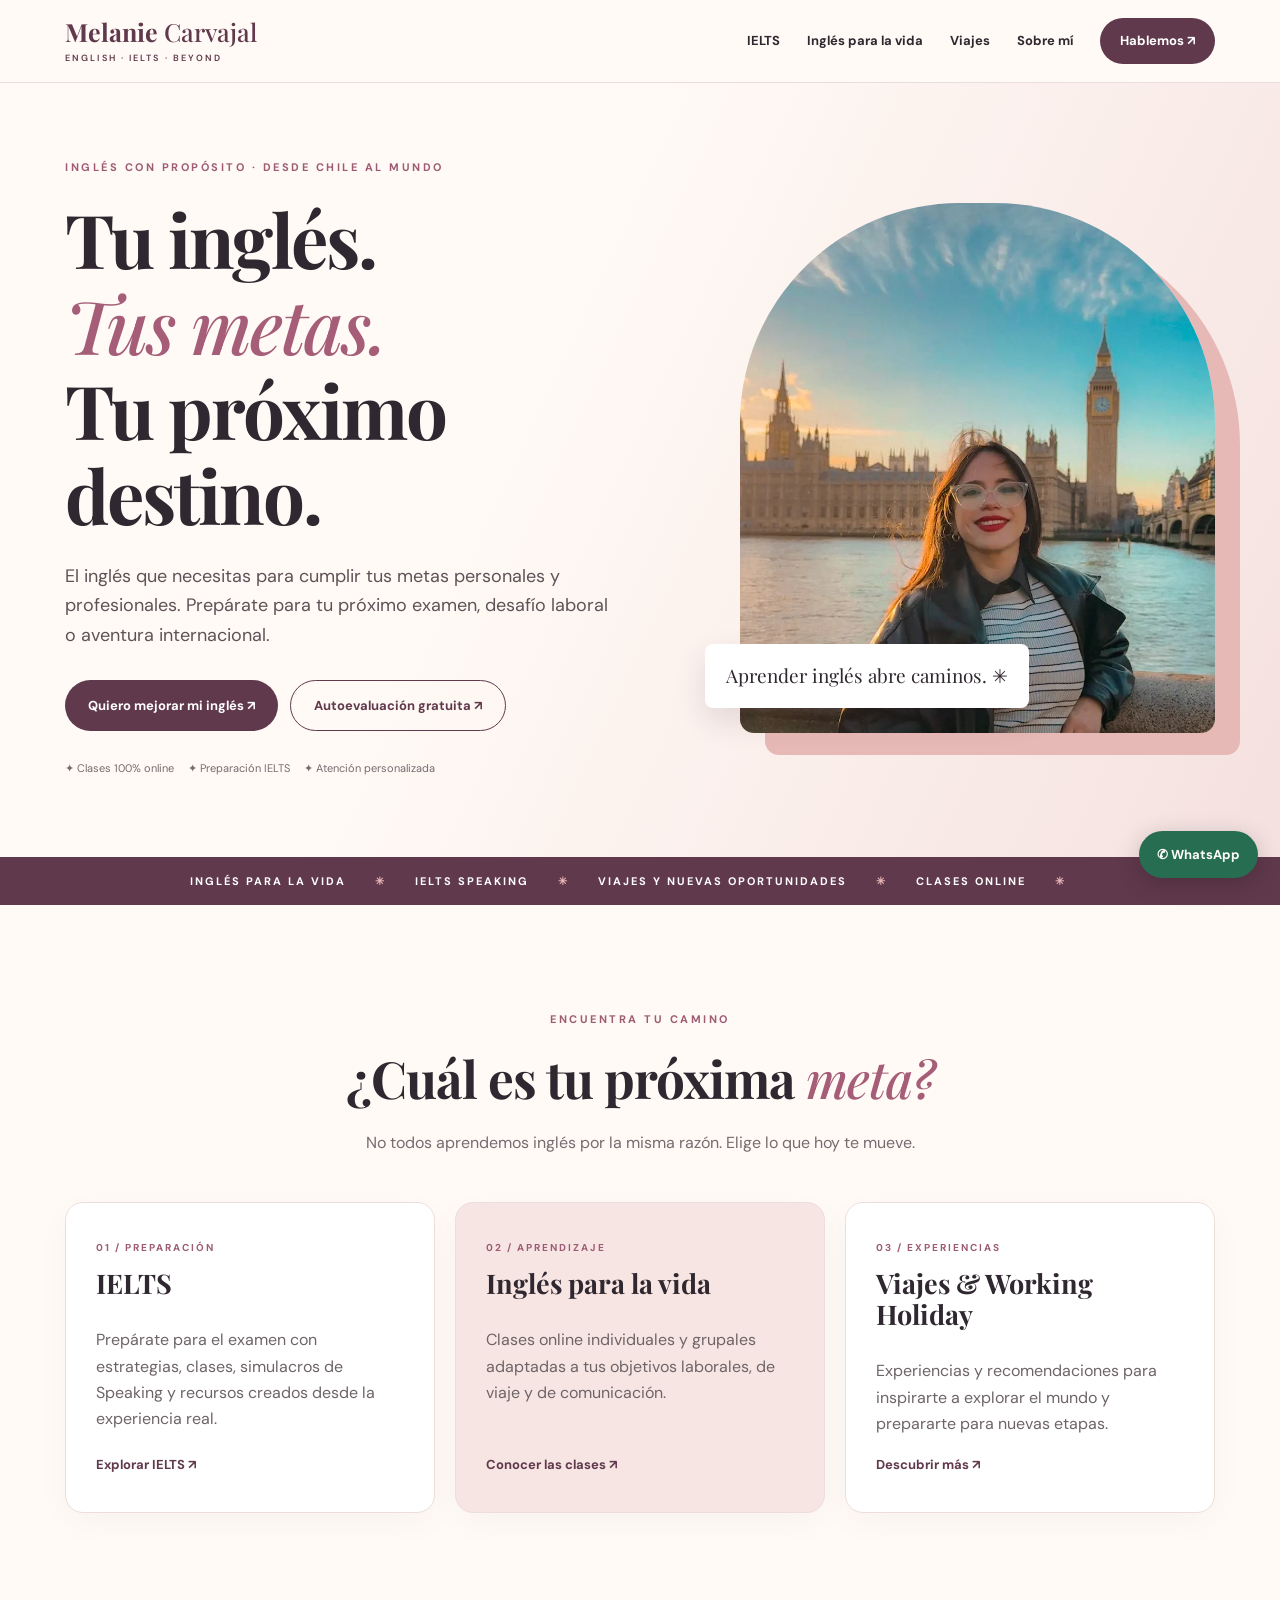
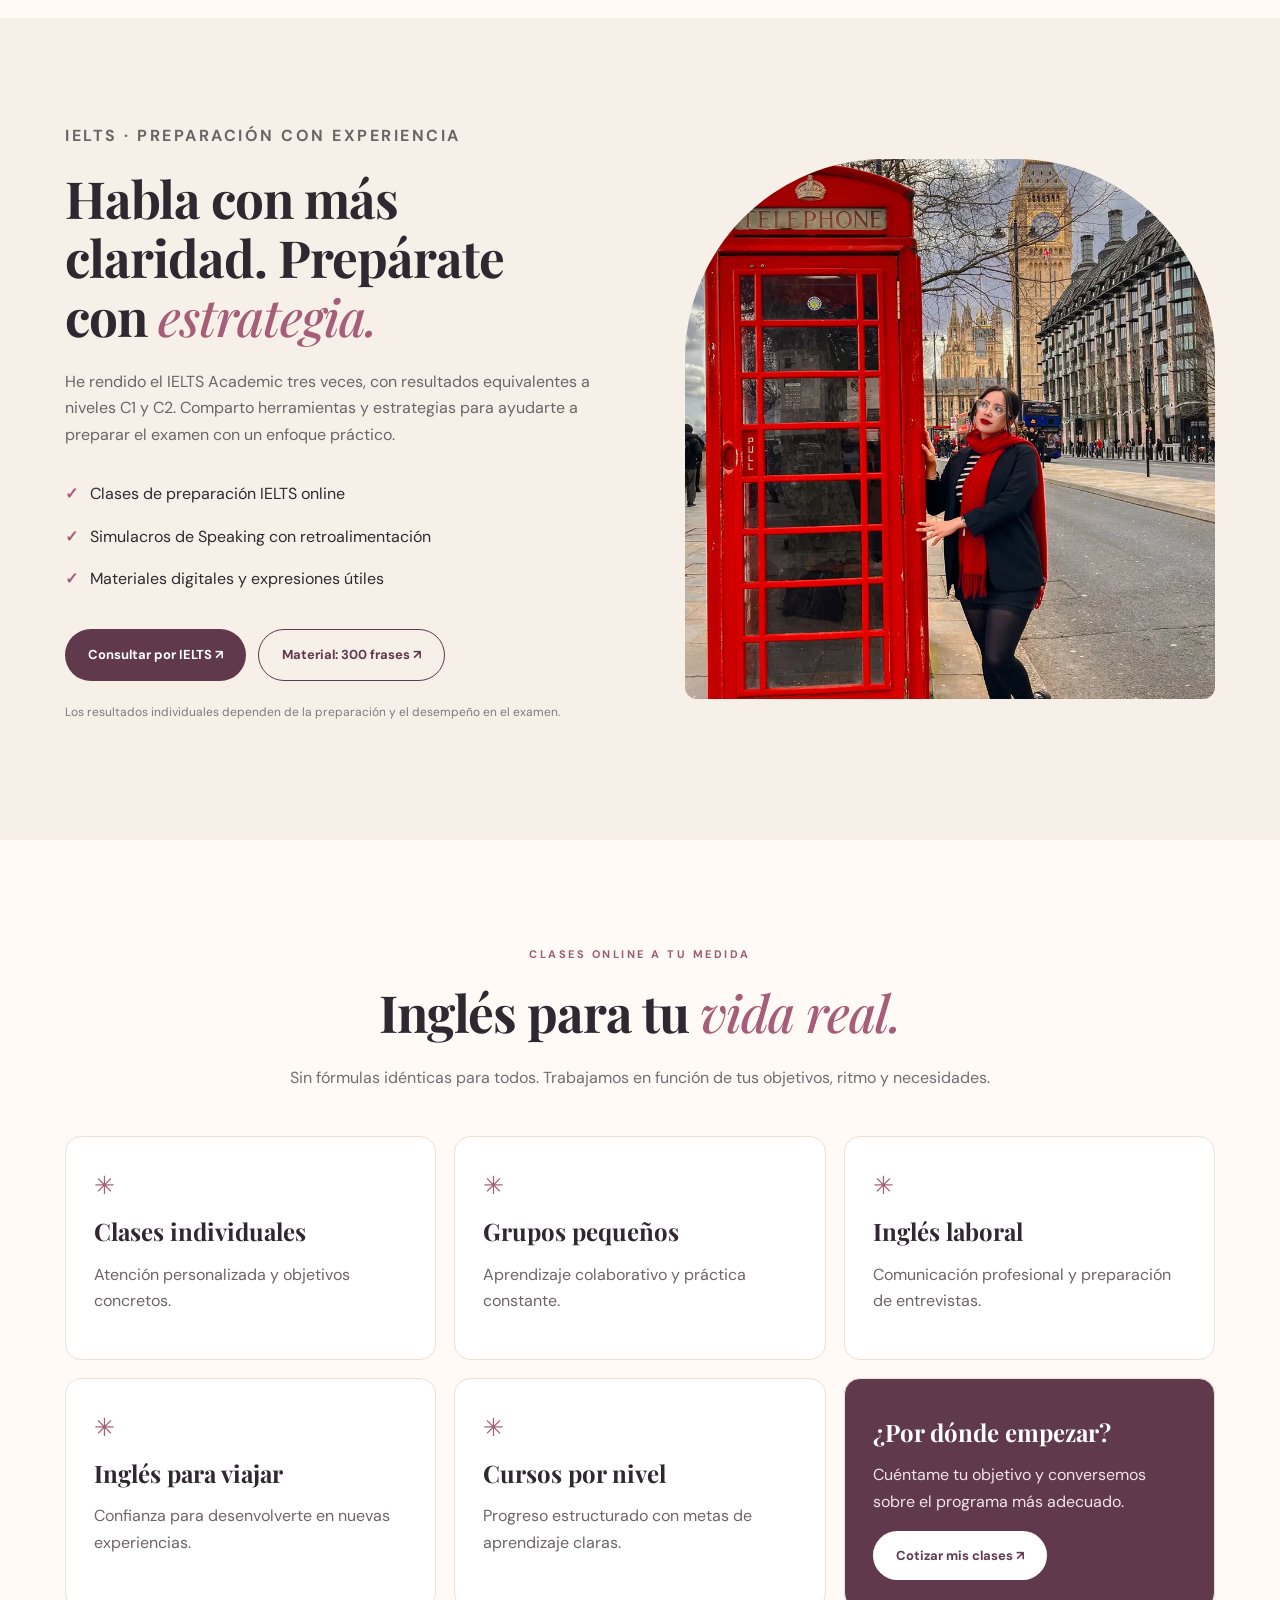
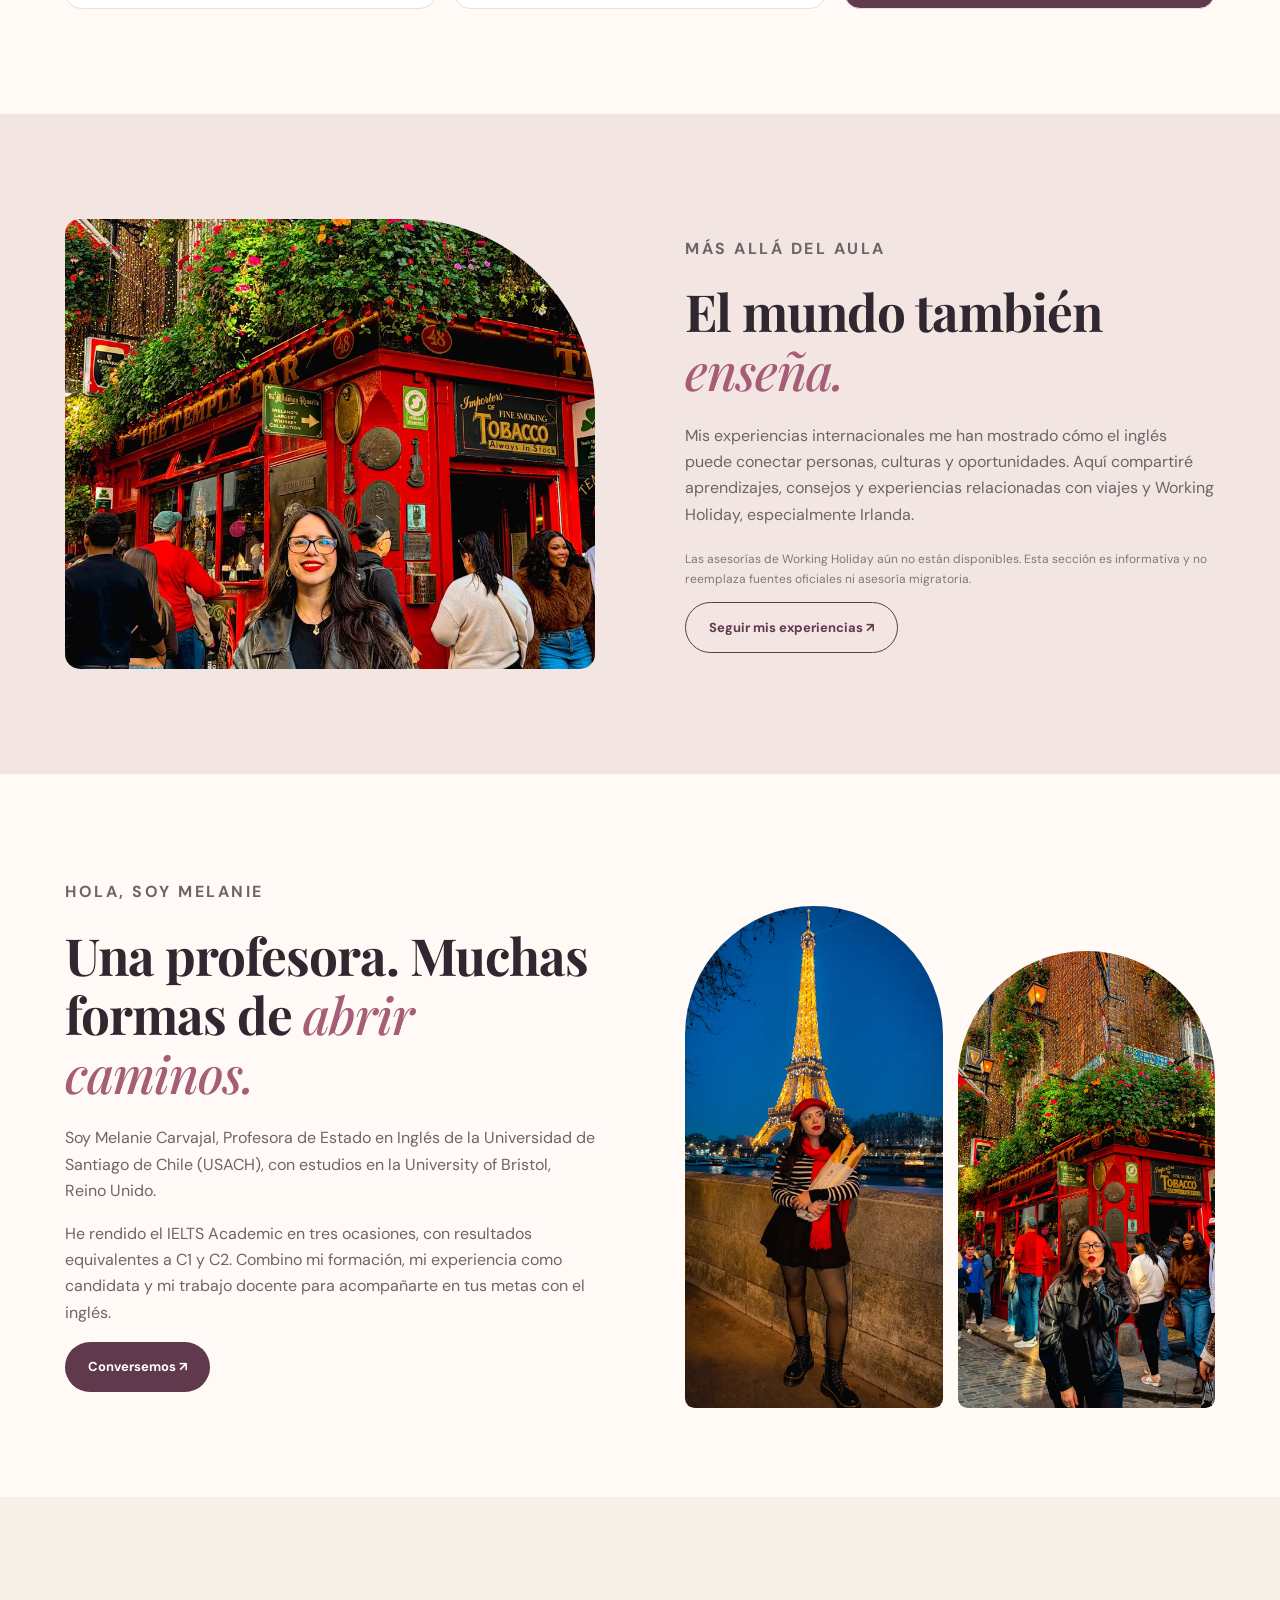
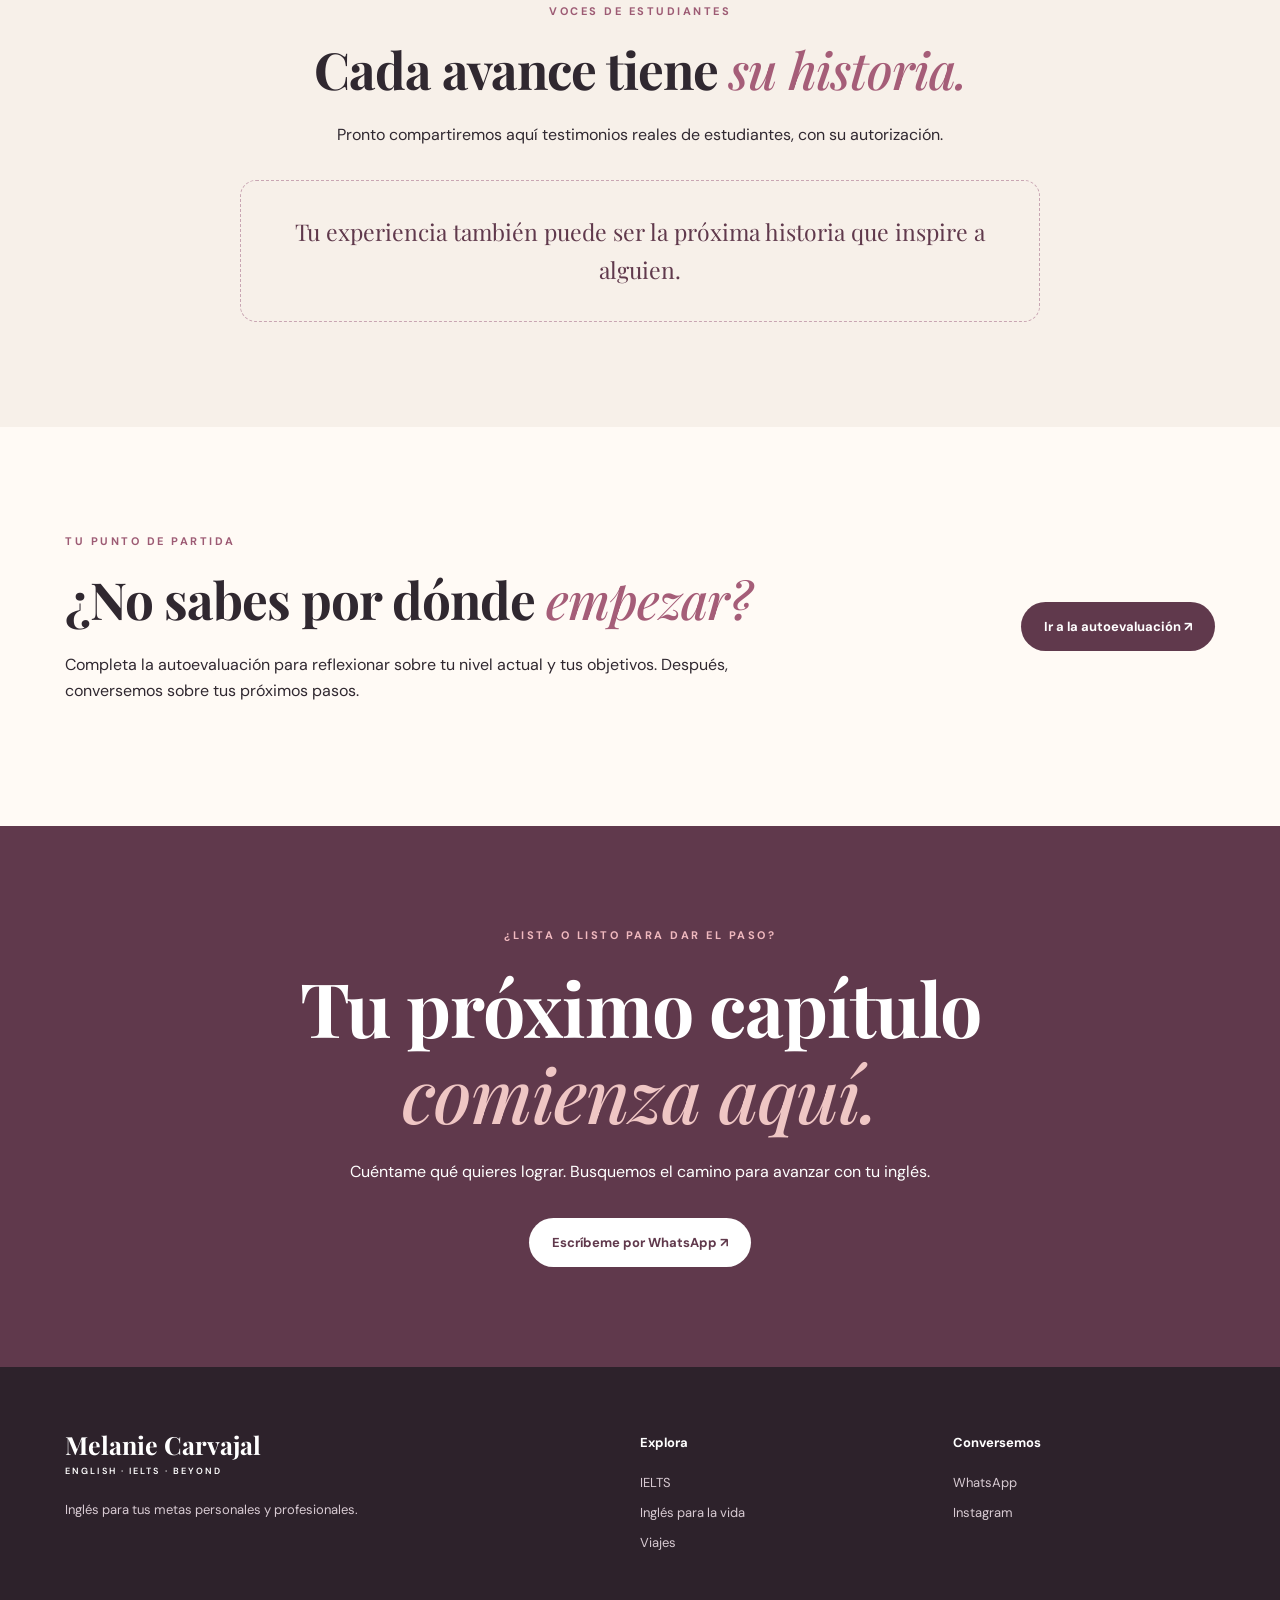
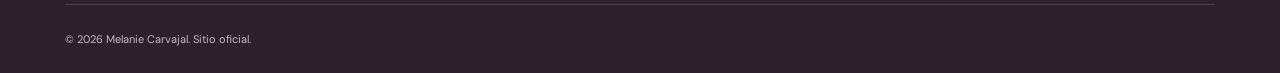
==== index.html @ 38873298 "Add files via upload" ====
<!doctype html>
<html lang="es-CL"><head><meta charset="utf-8"><meta name="viewport" content="width=device-width,initial-scale=1"><meta name="theme-color" content="#60394c"><meta name="description" content="Melanie Carvajal: clases de inglés online, preparación IELTS y experiencias internacionales. Aprende inglés para tus metas personales y profesionales."><title>Melanie Carvajal | Tu inglés. Tus metas. Tu próximo destino.</title><link rel="stylesheet" href="styles.css"><link rel="icon" href="favicon.svg" type="image/svg+xml"><meta property="og:title" content="Melanie Carvajal | Inglés para tus metas"><meta property="og:description" content="Clases de inglés online, preparación IELTS y experiencias internacionales."><meta property="og:type" content="website"><meta property="og:image" content="https://melaniecarvajal5.github.io/assets/img_6278.webp"><link rel="canonical" href="https://melaniecarvajal5.github.io/"></head>
<body><a class="skip" href="#contenido">Saltar al contenido</a><header class="header"><nav class="nav wrap" aria-label="Navegación principal"><a class="brand" href="#inicio">Melanie<span> Carvajal</span><small>ENGLISH · IELTS · BEYOND</small></a><button class="menu-toggle" aria-label="Abrir menú" aria-expanded="false" aria-controls="nav-links">☰</button><div class="nav-links" id="nav-links"><a href="#ielts">IELTS</a><a href="#vida">Inglés para la vida</a><a href="#viajes">Viajes</a><a href="#sobre-mi">Sobre mí</a><a class="nav-cta" href="https://wa.me/56973858676?text=Hola%20Melanie%2C%20quiero%20informaci%C3%B3n%20sobre%20tus%20clases%20de%20ingl%C3%A9s." target="_blank" rel="noopener noreferrer">Hablemos ↗</a></div></nav></header>
<main id="contenido"><section class="hero" id="inicio"><div class="wrap hero-grid"><div class="hero-copy"><p class="eyebrow">INGLÉS CON PROPÓSITO · DESDE CHILE AL MUNDO</p><h1>Tu inglés.<br><em>Tus metas.</em><br>Tu próximo destino.</h1><p class="lead">El inglés que necesitas para cumplir tus metas personales y profesionales. Prepárate para tu próximo examen, desafío laboral o aventura internacional.</p><div class="actions"><a class="btn primary" href="https://wa.me/56973858676?text=Hola%20Melanie%2C%20quiero%20mejorar%20mi%20ingl%C3%A9s%20y%20conocer%20tus%20clases." target="_blank" rel="noopener noreferrer">Quiero mejorar mi inglés ↗</a><a class="btn outline" href="https://docs.google.com/forms/d/e/1FAIpQLSfyLnTnvCh_ecfjDl7fDCaS94OnEyX4_nqU2Aklux9L41EhKg/viewform?usp=preview" target="_blank" rel="noopener noreferrer">Autoevaluación gratuita ↗</a></div><div class="hero-notes"><span>✦ Clases 100% online</span><span>✦ Preparación IELTS</span><span>✦ Atención personalizada</span></div></div><div class="hero-art"><img src="assets/img_6278.webp" alt="Melanie durante un viaje a Londres, con el Big Ben al fondo" fetchpriority="high"><div class="photo-tag">Aprender inglés abre caminos. ✳</div></div></div></section>
<div class="ticker" aria-label="Áreas de especialidad"><div>INGLÉS PARA LA VIDA <span>✳</span> IELTS SPEAKING <span>✳</span> VIAJES Y NUEVAS OPORTUNIDADES <span>✳</span> CLASES ONLINE <span>✳</span></div></div>
<section class="section wrap" id="servicios"><div class="section-head"><p class="eyebrow">ENCUENTRA TU CAMINO</p><h2>¿Cuál es tu próxima <em>meta?</em></h2><p>No todos aprendemos inglés por la misma razón. Elige lo que hoy te mueve.</p></div><div class="cards"><article class="service"><span class="card-num">01 / PREPARACIÓN</span><h3>IELTS</h3><p>Prepárate para el examen con estrategias, clases, simulacros de Speaking y recursos creados desde la experiencia real.</p><a class="text-link" href="#ielts">Explorar IELTS ↗</a></article><article class="service"><span class="card-num">02 / APRENDIZAJE</span><h3>Inglés para la vida</h3><p>Clases online individuales y grupales adaptadas a tus objetivos laborales, de viaje y de comunicación.</p><a class="text-link" href="#vida">Conocer las clases ↗</a></article><article class="service"><span class="card-num">03 / EXPERIENCIAS</span><h3>Viajes & Working Holiday</h3><p>Experiencias y recomendaciones para inspirarte a explorar el mundo y prepararte para nuevas etapas.</p><a class="text-link" href="#viajes">Descubrir más ↗</a></article></div></section>
<section class="section section-tint" id="ielts"><div class="wrap split"><div><p class="eyebrow">IELTS · PREPARACIÓN CON EXPERIENCIA</p><h2>Habla con más claridad. Prepárate con <em>estrategia.</em></h2><p>He rendido el IELTS Academic tres veces, con resultados equivalentes a niveles C1 y C2. Comparto herramientas y estrategias para ayudarte a preparar el examen con un enfoque práctico.</p><ul class="ticks"><li>Clases de preparación IELTS online</li><li>Simulacros de Speaking con retroalimentación</li><li>Materiales digitales y expresiones útiles</li></ul><div class="actions"><a class="btn primary" href="https://wa.me/56973858676?text=Hola%20Melanie%2C%20me%20interesa%20la%20preparaci%C3%B3n%20IELTS.%20%C2%BFMe%20puedes%20orientar%3F" target="_blank" rel="noopener noreferrer">Consultar por IELTS ↗</a><a class="btn outline" href="https://wa.me/56973858676?text=Hola%20Melanie%2C%20quiero%20informaci%C3%B3n%20sobre%20tu%20material%20de%20300%20frases%20IELTS%20Speaking." target="_blank" rel="noopener noreferrer">Material: 300 frases ↗</a></div><p class="micro">Los resultados individuales dependen de la preparación y el desempeño en el examen.</p></div><div class="image-panel"><img loading="lazy" src="assets/img_0709.webp" alt="Melanie junto a una cabina telefónica roja en Londres"></div></div></section>
<section class="section wrap" id="vida"><div class="section-head"><p class="eyebrow">CLASES ONLINE A TU MEDIDA</p><h2>Inglés para tu <em>vida real.</em></h2><p>Sin fórmulas idénticas para todos. Trabajamos en función de tus objetivos, ritmo y necesidades.</p></div><div class="feature-grid"><div><span>✳</span><h3>Clases individuales</h3><p>Atención personalizada y objetivos concretos.</p></div><div><span>✳</span><h3>Grupos pequeños</h3><p>Aprendizaje colaborativo y práctica constante.</p></div><div><span>✳</span><h3>Inglés laboral</h3><p>Comunicación profesional y preparación de entrevistas.</p></div><div><span>✳</span><h3>Inglés para viajar</h3><p>Confianza para desenvolverte en nuevas experiencias.</p></div><div><span>✳</span><h3>Cursos por nivel</h3><p>Progreso estructurado con metas de aprendizaje claras.</p></div><div class="feature-action"><h3>¿Por dónde empezar?</h3><p>Cuéntame tu objetivo y conversemos sobre el programa más adecuado.</p><a class="btn light" href="https://wa.me/56973858676?text=Hola%20Melanie%2C%20quiero%20cotizar%20clases%20de%20ingl%C3%A9s%20online.%20Mi%20objetivo%20es%3A" target="_blank" rel="noopener noreferrer">Cotizar mis clases ↗</a></div></div></section>
<section class="section travel" id="viajes"><div class="wrap split travel-grid"><div class="travel-photo"><img loading="lazy" src="assets/img_8756.webp" alt="Fotografía de una experiencia de viaje de Melanie"></div><div><p class="eyebrow">MÁS ALLÁ DEL AULA</p><h2>El mundo también <em>enseña.</em></h2><p>Mis experiencias internacionales me han mostrado cómo el inglés puede conectar personas, culturas y oportunidades. Aquí compartiré aprendizajes, consejos y experiencias relacionadas con viajes y Working Holiday, especialmente Irlanda.</p><p class="micro">Las asesorías de Working Holiday aún no están disponibles. Esta sección es informativa y no reemplaza fuentes oficiales ni asesoría migratoria.</p><a class="btn outline" href="https://www.instagram.com/la.miss.melanie?cplk=d3dsNzR2OTlmOGxi" target="_blank" rel="noopener noreferrer">Seguir mis experiencias ↗</a></div></div></section>
<section class="section wrap" id="sobre-mi"><div class="split about-grid"><div><p class="eyebrow">HOLA, SOY MELANIE</p><h2>Una profesora. Muchas formas de <em>abrir caminos.</em></h2><p>Soy Melanie Carvajal, Profesora de Estado en Inglés de la Universidad de Santiago de Chile (USACH), con estudios en la University of Bristol, Reino Unido.</p><p>He rendido el IELTS Academic en tres ocasiones, con resultados equivalentes a C1 y C2. Combino mi formación, mi experiencia como candidata y mi trabajo docente para acompañarte en tus metas con el inglés.</p><a class="btn primary" href="https://wa.me/56973858676?text=Hola%20Melanie%2C%20conoc%C3%AD%20tu%20web%20y%20quisiera%20hacerte%20una%20consulta." target="_blank" rel="noopener noreferrer">Conversemos ↗</a></div><div class="collage"><img loading="lazy" src="assets/img_2167.webp" alt="Melanie en una de sus experiencias internacionales"><img loading="lazy" src="assets/img_8760.webp" alt="Otra fotografía de los viajes de Melanie"></div></div></section>
<section class="section section-tint"><div class="wrap testimonial"><p class="eyebrow">VOCES DE ESTUDIANTES</p><h2>Cada avance tiene <em>su historia.</em></h2><p>Pronto compartiremos aquí testimonios reales de estudiantes, con su autorización.</p><div class="testimonial-placeholder">Tu experiencia también puede ser la próxima historia que inspire a alguien.</div></div></section>
<section class="section wrap assessment"><div><p class="eyebrow">TU PUNTO DE PARTIDA</p><h2>¿No sabes por dónde <em>empezar?</em></h2><p>Completa la autoevaluación para reflexionar sobre tu nivel actual y tus objetivos. Después, conversemos sobre tus próximos pasos.</p></div><a class="btn primary" href="https://docs.google.com/forms/d/e/1FAIpQLSfyLnTnvCh_ecfjDl7fDCaS94OnEyX4_nqU2Aklux9L41EhKg/viewform?usp=preview" target="_blank" rel="noopener noreferrer">Ir a la autoevaluación ↗</a></section>
<section class="final-cta"><div class="wrap"><p class="eyebrow">¿LISTA O LISTO PARA DAR EL PASO?</p><h2>Tu próximo capítulo<br><em>comienza aquí.</em></h2><p>Cuéntame qué quieres lograr. Busquemos el camino para avanzar con tu inglés.</p><a class="btn light" href="https://wa.me/56973858676?text=Hola%20Melanie%2C%20vi%20tu%20sitio%20y%20quiero%20conocer%20tus%20programas." target="_blank" rel="noopener noreferrer">Escríbeme por WhatsApp ↗</a></div></section></main>
<footer><div class="wrap footer-grid"><div><a class="brand footer-brand" href="#inicio">Melanie Carvajal<small>ENGLISH · IELTS · BEYOND</small></a><p>Inglés para tus metas personales y profesionales.</p></div><div><strong>Explora</strong><a href="#ielts">IELTS</a><a href="#vida">Inglés para la vida</a><a href="#viajes">Viajes</a></div><div><strong>Conversemos</strong><a href="https://wa.me/56973858676" target="_blank" rel="noopener noreferrer">WhatsApp</a><a href="https://www.instagram.com/la.miss.melanie?cplk=d3dsNzR2OTlmOGxi" target="_blank" rel="noopener noreferrer">Instagram</a></div></div><div class="wrap copyright">© <span id="year"></span> Melanie Carvajal. Sitio oficial.</div></footer><a class="floating-wa" href="https://wa.me/56973858676?text=Hola%20Melanie%2C%20te%20escribo%20desde%20tu%20web." target="_blank" rel="noopener noreferrer" aria-label="Contactar por WhatsApp">✆ <span>WhatsApp</span></a><script src="script.js" defer></script></body></html>
---- styles.css ----
@import url('https://fonts.googleapis.com/css2?family=DM+Sans:wght@400;500;600;700&family=Playfair+Display:ital,wght@0,500;0,600;0,700;1,500;1,600&display=swap');
:root{--plum:#60394c;--deep:#392735;--pink:#e8b7b6;--rose:#f6e5e2;--cream:#fffaf5;--sand:#f7f0e9;--ink:#302830;--muted:#756b70}*{box-sizing:border-box}html{scroll-behavior:smooth;scroll-padding-top:90px}body{margin:0;background:var(--cream);color:var(--ink);font-family:'DM Sans',Arial,sans-serif;line-height:1.65}a{color:inherit;text-decoration:none}img{display:block;width:100%;height:100%;object-fit:cover}button{font:inherit}.wrap{width:min(1150px,calc(100% - 44px));margin:auto}.skip{position:absolute;left:-9999px}.skip:focus{left:12px;top:12px;z-index:99;background:#fff;padding:10px}.header{position:sticky;top:0;background:rgba(255,250,245,.96);backdrop-filter:blur(12px);z-index:10;border-bottom:1px solid #eadedc}.nav{display:flex;justify-content:space-between;align-items:center;min-height:82px;gap:20px}.brand{font-family:'Playfair Display',serif;font-size:25px;font-weight:700;color:var(--plum);line-height:1}.brand span{font-weight:500}.brand small{display:block;font:600 9px 'DM Sans',sans-serif;letter-spacing:2.1px;margin-top:8px}.nav-links{display:flex;align-items:center;gap:27px;font-size:13px;font-weight:700}.nav-links>a:not(.nav-cta):hover,.text-link:hover{color:#a65d78}.nav-cta{background:var(--plum);color:white;padding:12px 20px;border-radius:100px}.menu-toggle{display:none}.hero{background:linear-gradient(115deg,#fffaf5 40%,#f5e1df);overflow:hidden}.hero-grid{display:grid;grid-template-columns:1.12fr .88fr;align-items:center;gap:70px;padding:75px 0 80px}.eyebrow{font-size:11px;font-weight:700;letter-spacing:2.5px;color:#9d5b74;text-transform:uppercase;margin:0 0 20px}h1,h2,h3{font-family:'Playfair Display',Georgia,serif;line-height:1.15}h1{font-size:clamp(51px,5.8vw,86px);letter-spacing:-2px;margin:0 0 24px}h2{font-size:clamp(37px,4vw,59px);letter-spacing:-1px;margin:0 0 23px}h3{font-size:27px;margin:12px 0}em{font-weight:500;color:#a55d78}.lead{font-size:18px;max-width:550px;color:#5e5258}.actions{display:flex;gap:12px;flex-wrap:wrap;margin-top:29px}.btn{display:inline-flex;justify-content:center;align-items:center;gap:8px;padding:14px 23px;border-radius:100px;font-size:13px;font-weight:700;transition:transform .2s,background .2s}.btn:hover{transform:translateY(-3px)}.primary{background:var(--plum);color:white}.outline{border:1.5px solid var(--plum);color:var(--plum)}.light{background:#fff;color:var(--plum)}.hero-notes{display:flex;gap:14px;flex-wrap:wrap;font-size:11px;color:var(--muted);margin-top:28px}.hero-art{height:530px;position:relative}.hero-art img{border-radius:220px 220px 14px 14px;object-position:center 30%;box-shadow:25px 22px 0 #e7b9b6}.photo-tag{position:absolute;bottom:25px;left:-35px;background:#fff;padding:16px 21px;border-radius:8px;font-family:'Playfair Display',serif;font-size:19px;box-shadow:0 12px 30px #39273520}.ticker{background:var(--plum);color:#fff;overflow:hidden;padding:15px;text-align:center;font-size:11px;letter-spacing:2px;font-weight:700}.ticker span{color:var(--pink);padding:0 24px}.section{padding-top:105px;padding-bottom:105px}.section-head{text-align:center;max-width:700px;margin:0 auto 45px}.section-head p:last-child{color:var(--muted)}.cards{display:grid;grid-template-columns:repeat(3,1fr);gap:20px}.service{background:white;border:1px solid #ecdedb;border-radius:18px;padding:37px 30px;min-height:310px;display:flex;flex-direction:column;box-shadow:0 10px 35px #39273508}.service:nth-child(2){background:var(--rose)}.card-num{font-size:10px;font-weight:700;letter-spacing:2px;color:#9d5b74}.service p,.split p,.feature-grid p{color:#6e6468}.text-link{margin-top:auto;font-size:13px;font-weight:700;color:var(--plum)}.section-tint{background:var(--sand)}.split{display:grid;grid-template-columns:1fr 1fr;gap:90px;align-items:center}.split p{font-size:16px}.ticks{list-style:none;padding:0;margin:25px 0}.ticks li{padding:8px 0}.ticks li:before{content:'✓';color:#a55d78;font-weight:700;margin-right:12px}.image-panel{height:540px}.image-panel img{border-radius:200px 200px 12px 12px}.micro{font-size:12px!important;color:#83777b!important;margin-top:22px}.feature-grid{display:grid;grid-template-columns:repeat(3,1fr);gap:18px}.feature-grid>div{background:#fff;border:1px solid #ebdfda;border-radius:16px;padding:28px}.feature-grid span{color:#a55d78;font-size:25px}.feature-grid h3{font-size:24px}.feature-action{background:var(--plum)!important;color:#fff}.feature-action p{color:#f1e4e9}.travel{background:#f3e5e2}.travel-photo{height:450px}.travel-photo img{border-radius:15px 190px 15px 15px}.collage{display:grid;grid-template-columns:1fr 1fr;gap:15px;height:460px}.collage img{border-radius:160px 160px 12px 12px}.collage img:nth-child(2){margin-top:45px;height:calc(100% - 45px)}.testimonial{text-align:center;max-width:800px}.testimonial-placeholder{margin:32px auto 0;border:1px dashed #c9a6b3;padding:32px;border-radius:16px;font-family:'Playfair Display',serif;font-size:23px;color:var(--plum)}.assessment{display:flex;justify-content:space-between;align-items:center;gap:30px}.assessment>div{max-width:690px}.final-cta{background:var(--plum);color:#fff;text-align:center;padding:100px 0}.final-cta h2{font-size:clamp(45px,6vw,75px)}.final-cta em{color:#efc6c4}.final-cta .eyebrow{color:#f0b9bf}.final-cta p:not(.eyebrow){margin-bottom:32px}footer{background:#2d222b;color:#fff;padding:65px 0 25px}.footer-grid{display:grid;grid-template-columns:2fr 1fr 1fr;gap:50px}.footer-brand{color:#fff}.footer-grid>div{display:flex;flex-direction:column;align-items:flex-start;gap:9px}.footer-grid strong{font-size:13px;margin-bottom:9px}.footer-grid a:not(.brand),.footer-grid p{font-size:13px;color:#d8cbd3}.copyright{border-top:1px solid #ffffff25;padding-top:25px;margin-top:50px;font-size:11px;color:#c5b8c0}.floating-wa{position:fixed;right:22px;bottom:22px;background:#266d51;color:white;padding:13px 18px;border-radius:40px;z-index:20;font-size:13px;font-weight:700;box-shadow:0 5px 25px #0003}@media(max-width:850px){.menu-toggle{display:block;border:0;background:var(--rose);color:var(--plum);border-radius:8px;padding:9px 14px;font-size:20px}.nav-links{display:none;position:absolute;top:82px;left:0;right:0;background:var(--cream);padding:20px 24px;flex-direction:column;align-items:stretch;box-shadow:0 20px 20px #0001}.nav-links.open{display:flex}.hero-grid,.split{grid-template-columns:1fr;gap:45px}.hero-grid{padding-top:52px}.hero-art{height:470px;max-width:500px;margin:0 auto;width:90%}.cards{grid-template-columns:1fr}.feature-grid{grid-template-columns:repeat(2,1fr)}.image-panel{height:440px}.travel-photo{order:2}.assessment{align-items:flex-start;flex-direction:column}.section{padding-top:75px;padding-bottom:75px}}@media(max-width:520px){.wrap{width:min(100% - 34px,1150px)}.brand{font-size:21px}.hero-art{height:360px}.photo-tag{left:-15px;font-size:15px}.hero-notes{gap:8px}.feature-grid{grid-template-columns:1fr}.collage{height:330px}.footer-grid{grid-template-columns:1fr 1fr}.footer-grid>div:first-child{grid-column:1/-1}.floating-wa span{display:none}.floating-wa{border-radius:50%;width:49px;height:49px;text-align:center;font-size:22px;padding:7px}.ticker{font-size:9px}.ticker span{padding:0 8px}}@media(prefers-reduced-motion:reduce){html{scroll-behavior:auto}.btn{transition:none}}
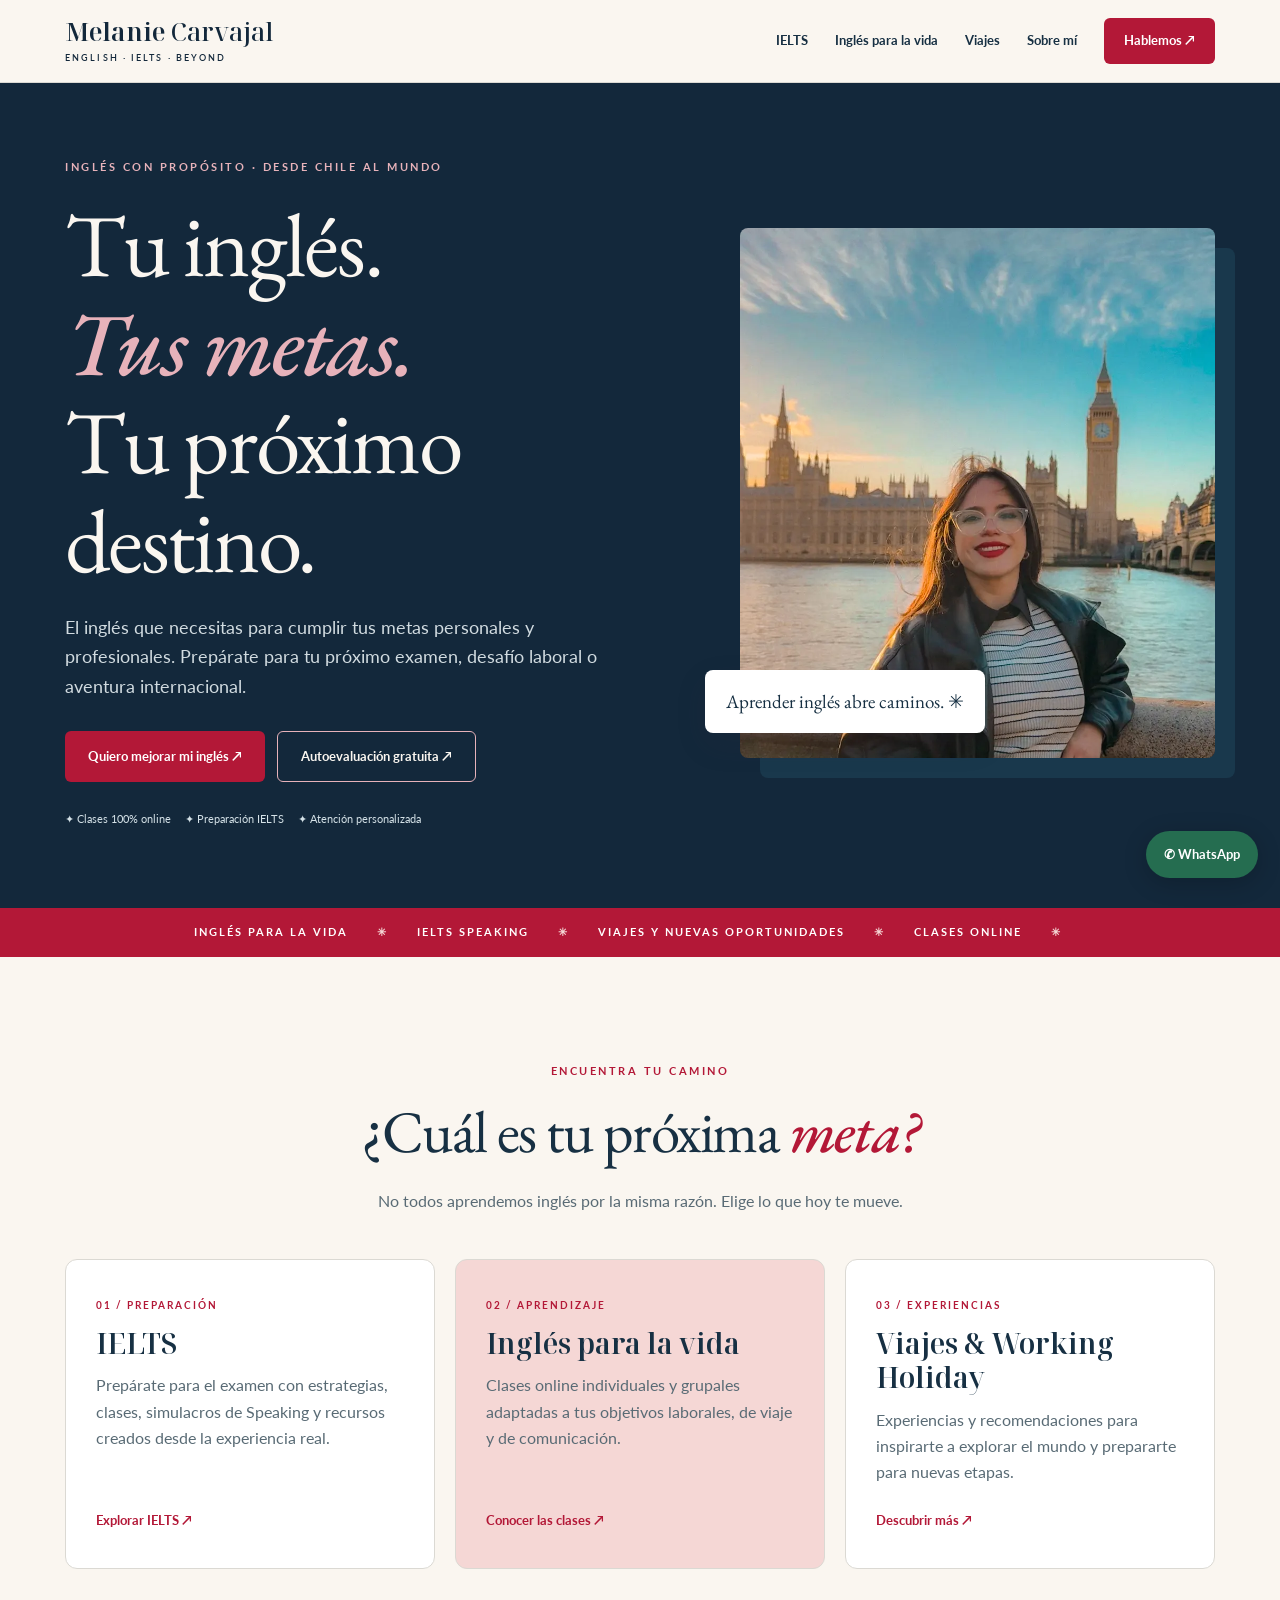
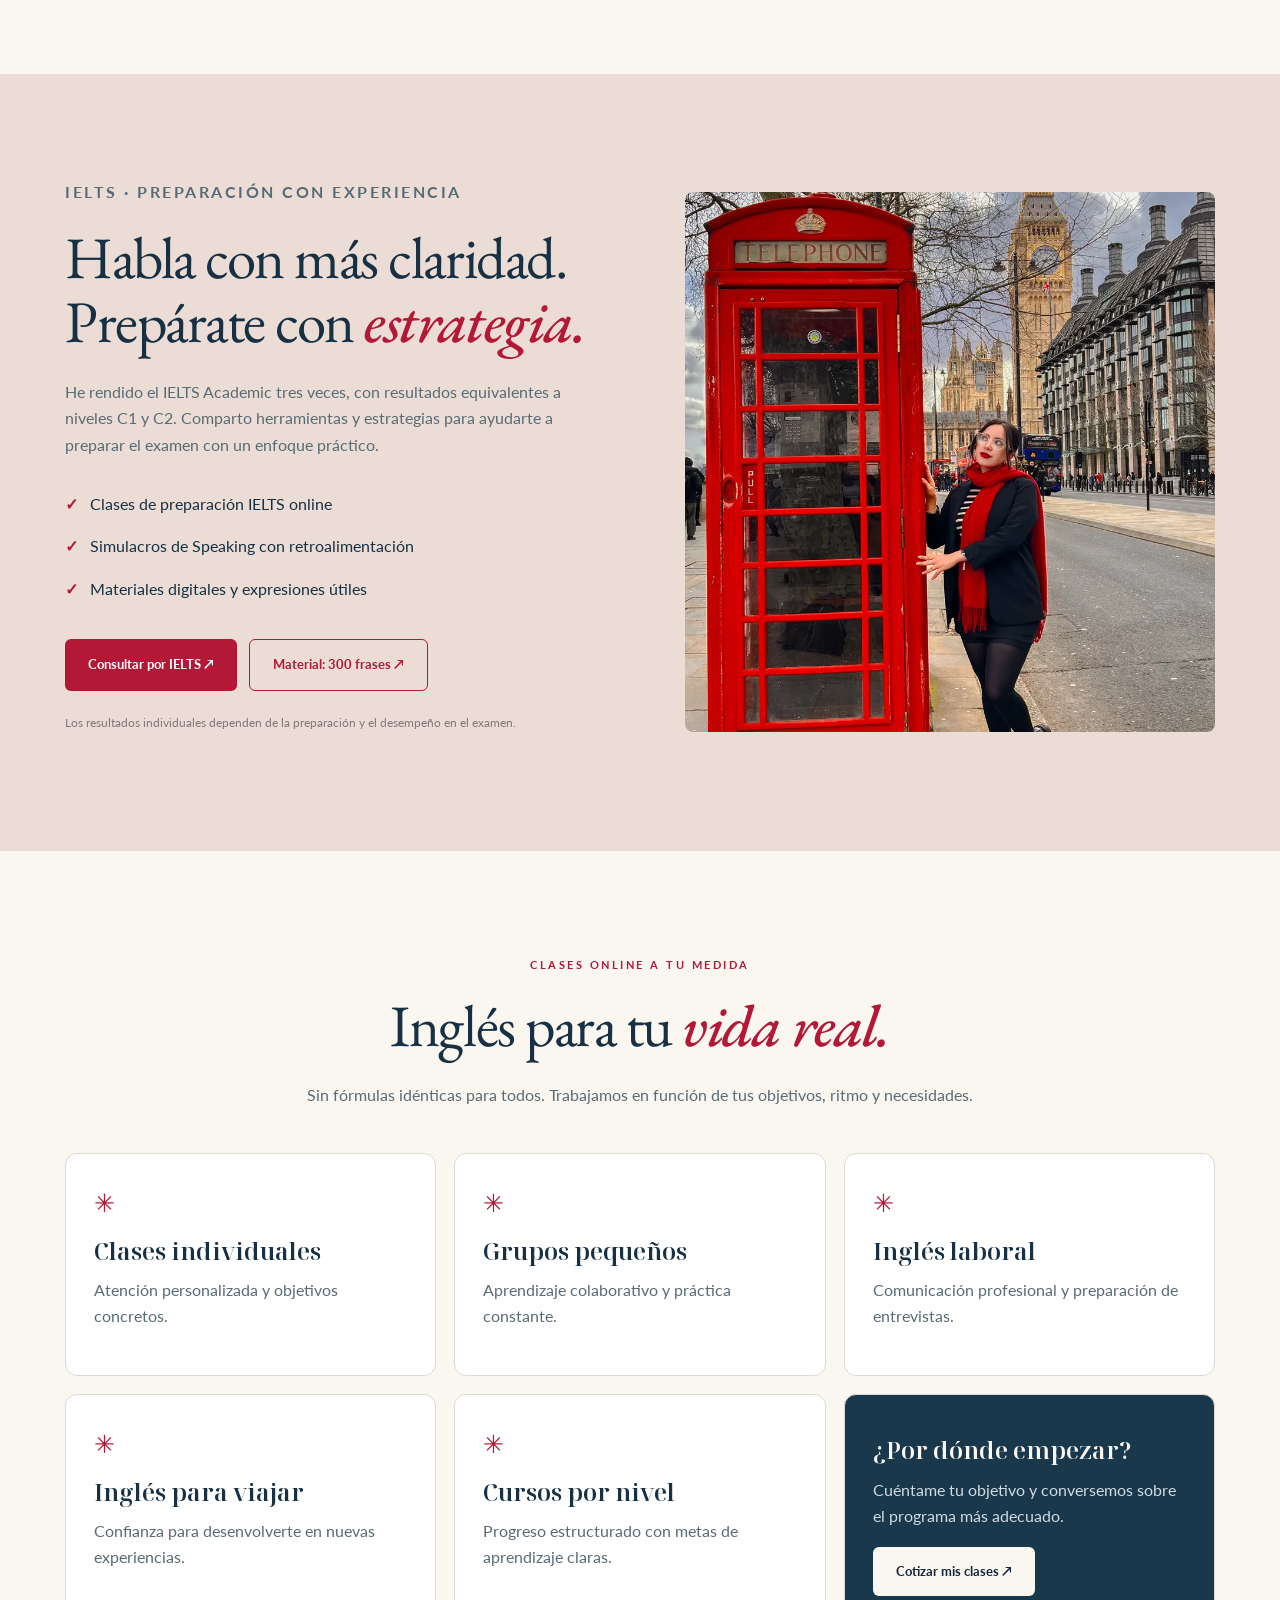
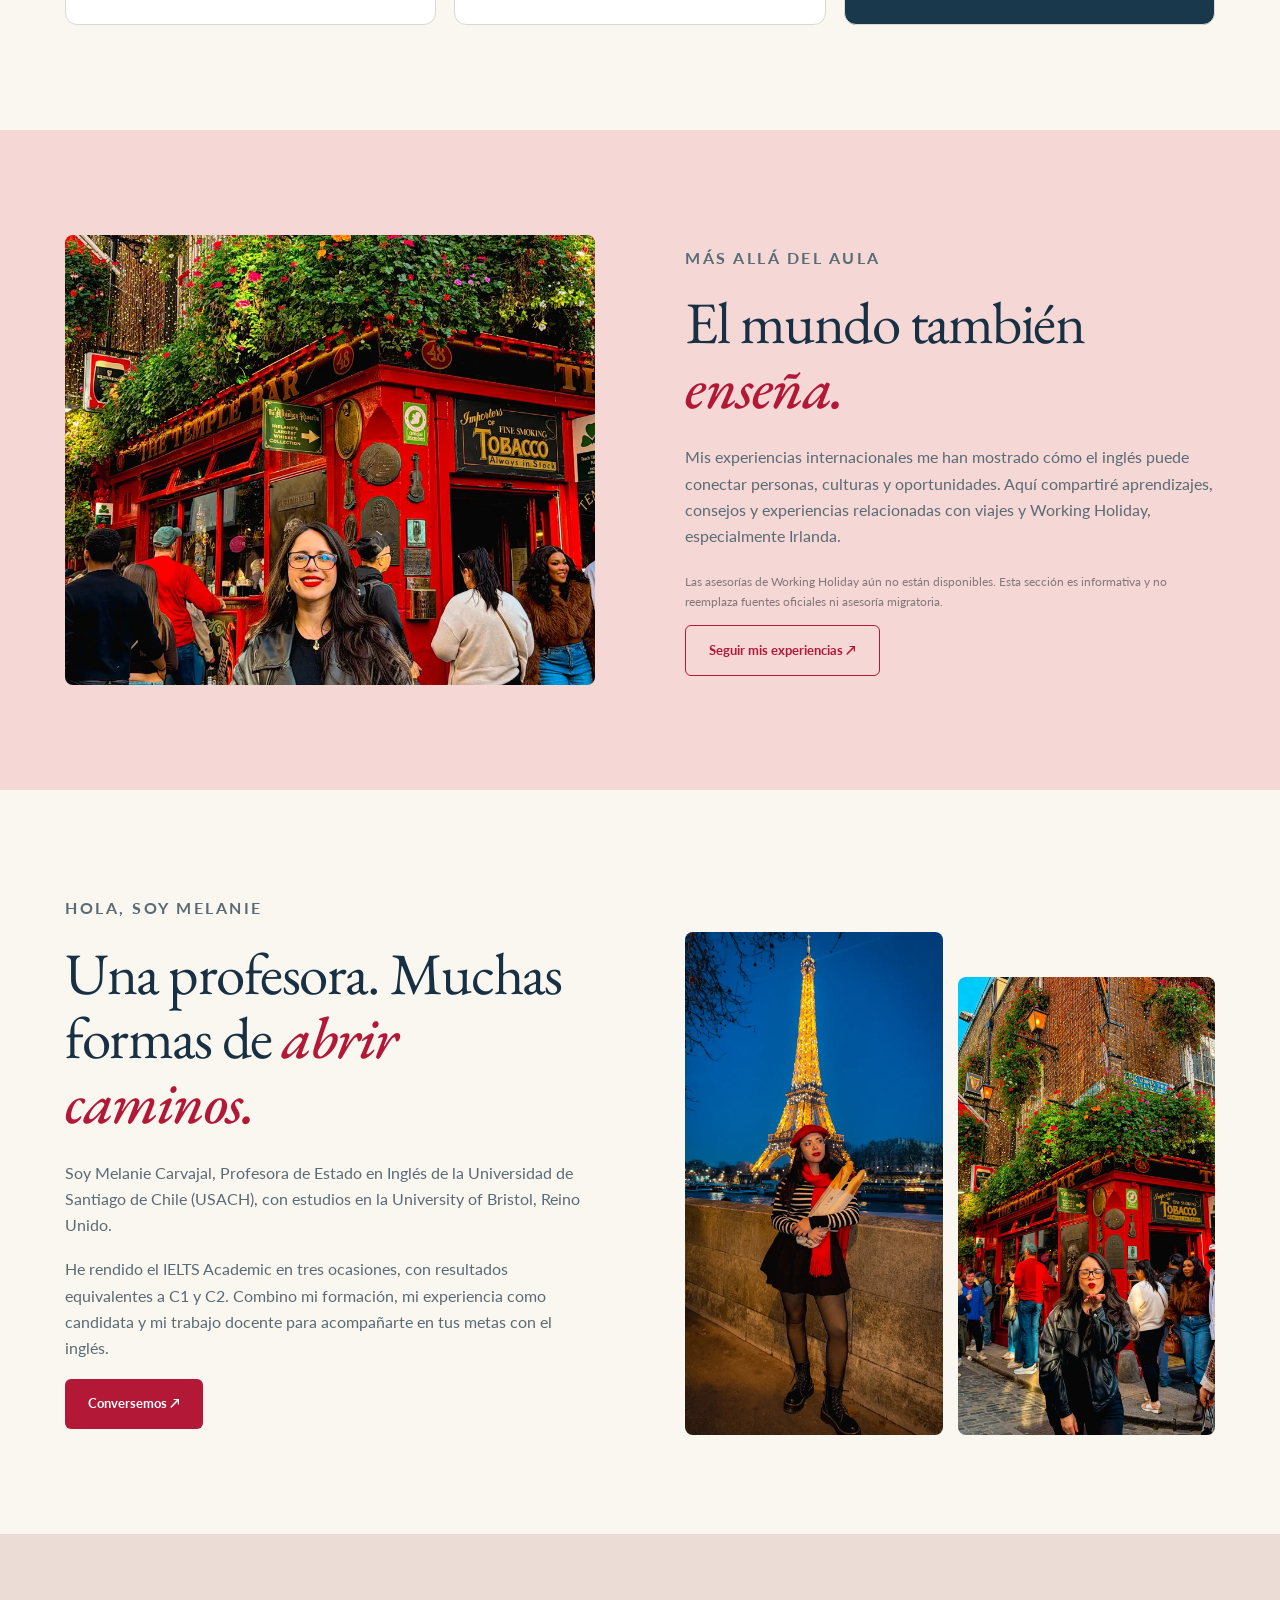
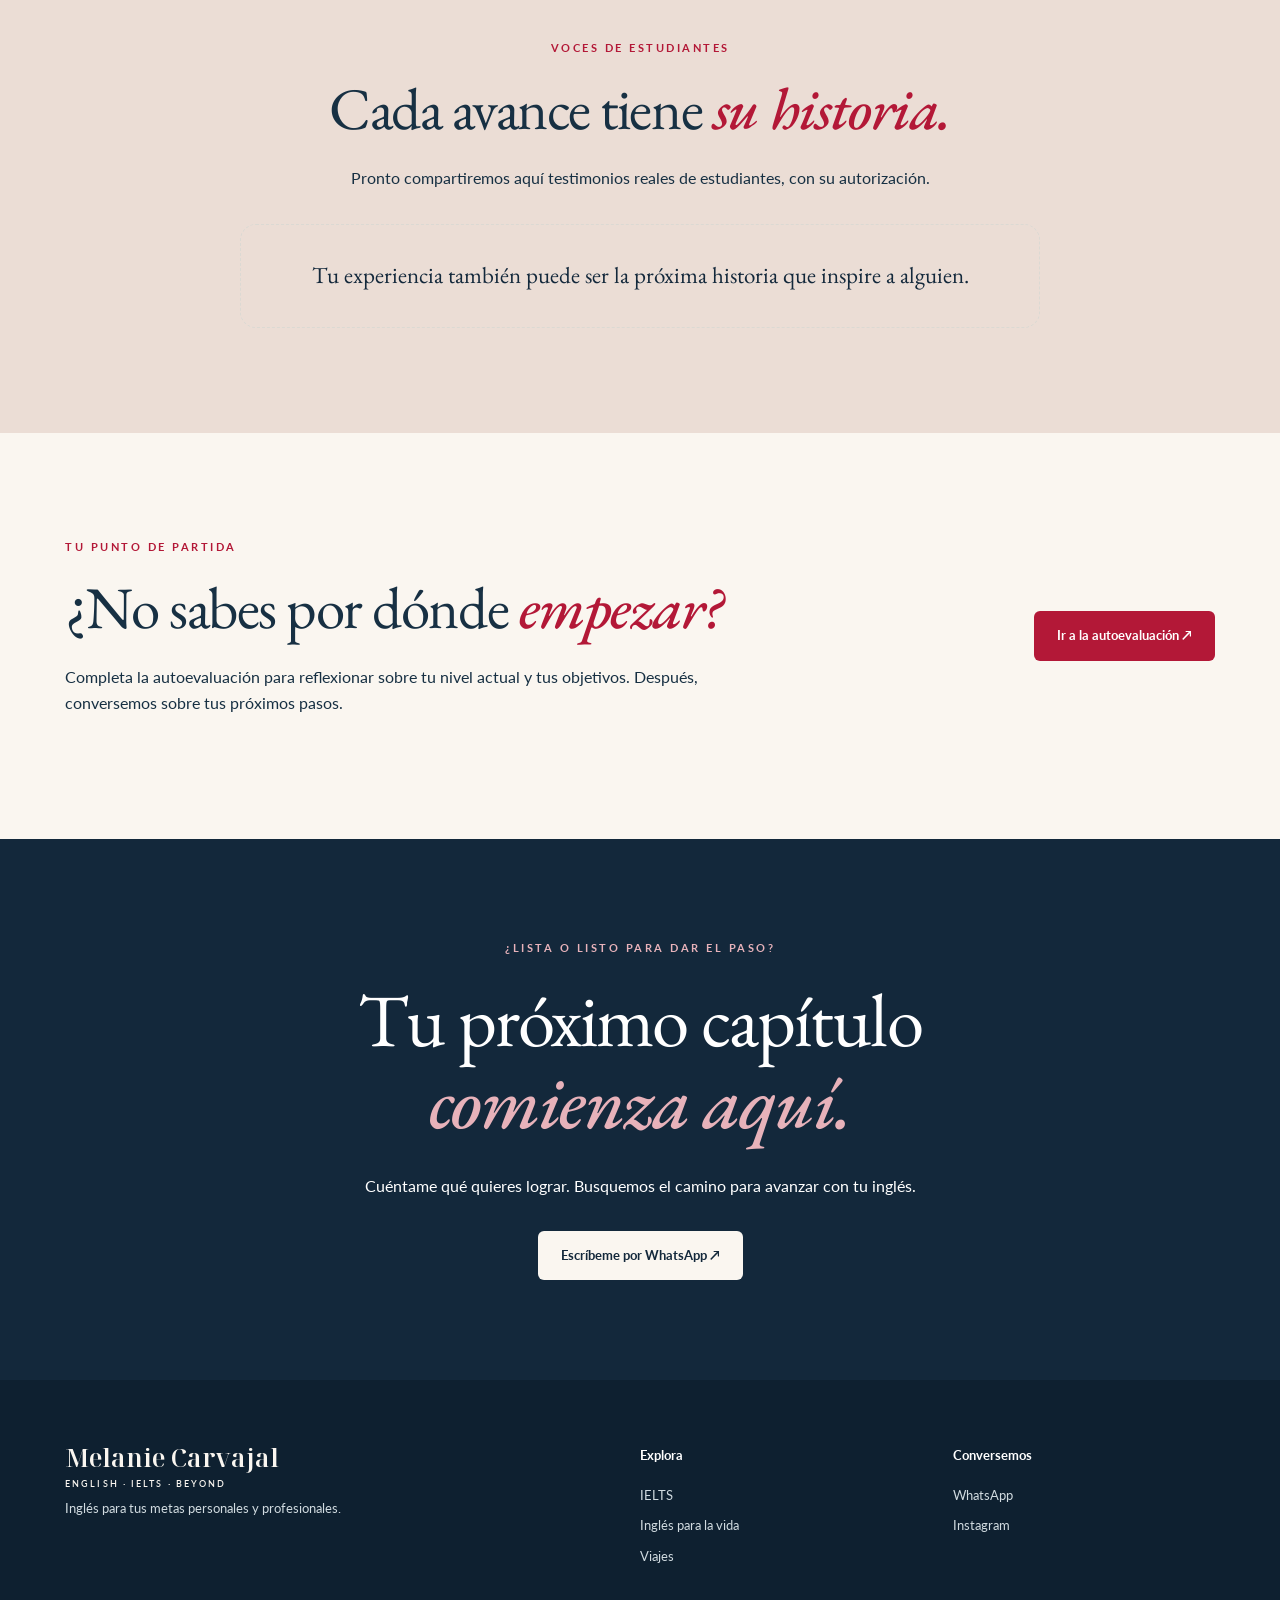
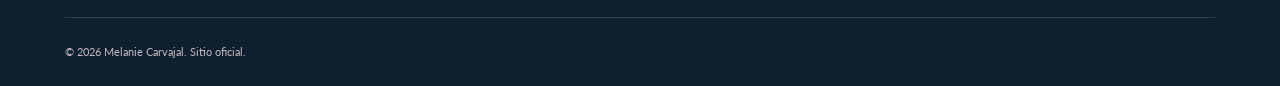
==== commit e987204b: "Add files via upload" ====
--- a/index.html
+++ b/index.html
@@ -1,5 +1,5 @@
 <!doctype html>
-<html lang="es-CL"><head><meta charset="utf-8"><meta name="viewport" content="width=device-width,initial-scale=1"><meta name="theme-color" content="#60394c"><meta name="description" content="Melanie Carvajal: clases de inglés online, preparación IELTS y experiencias internacionales. Aprende inglés para tus metas personales y profesionales."><title>Melanie Carvajal | Tu inglés. Tus metas. Tu próximo destino.</title><link rel="stylesheet" href="styles.css"><link rel="icon" href="favicon.svg" type="image/svg+xml"><meta property="og:title" content="Melanie Carvajal | Inglés para tus metas"><meta property="og:description" content="Clases de inglés online, preparación IELTS y experiencias internacionales."><meta property="og:type" content="website"><meta property="og:image" content="https://melaniecarvajal5.github.io/assets/img_6278.webp"><link rel="canonical" href="https://melaniecarvajal5.github.io/"></head>
+<html lang="es-CL"><head><meta charset="utf-8"><meta name="viewport" content="width=device-width,initial-scale=1"><meta name="theme-color" content="#13283B"><meta name="description" content="Melanie Carvajal: clases de inglés online, preparación IELTS y experiencias internacionales. Aprende inglés para tus metas personales y profesionales."><title>Melanie Carvajal | Tu inglés. Tus metas. Tu próximo destino.</title><link rel="stylesheet" href="styles.css"><link rel="stylesheet" href="identidad-visual.css"><link rel="stylesheet" href="ajustes-identidad.css"><link rel="icon" href="favicon.svg" type="image/svg+xml"><meta property="og:title" content="Melanie Carvajal | Inglés para tus metas"><meta property="og:description" content="Clases de inglés online, preparación IELTS y experiencias internacionales."><meta property="og:type" content="website"><meta property="og:image" content="https://melaniecarvajal5.github.io/assets/img_6278.webp"><link rel="canonical" href="https://melaniecarvajal5.github.io/"></head>
 <body><a class="skip" href="#contenido">Saltar al contenido</a><header class="header"><nav class="nav wrap" aria-label="Navegación principal"><a class="brand" href="#inicio">Melanie<span> Carvajal</span><small>ENGLISH · IELTS · BEYOND</small></a><button class="menu-toggle" aria-label="Abrir menú" aria-expanded="false" aria-controls="nav-links">☰</button><div class="nav-links" id="nav-links"><a href="#ielts">IELTS</a><a href="#vida">Inglés para la vida</a><a href="#viajes">Viajes</a><a href="#sobre-mi">Sobre mí</a><a class="nav-cta" href="https://wa.me/56973858676?text=Hola%20Melanie%2C%20quiero%20informaci%C3%B3n%20sobre%20tus%20clases%20de%20ingl%C3%A9s." target="_blank" rel="noopener noreferrer">Hablemos ↗</a></div></nav></header>
 <main id="contenido"><section class="hero" id="inicio"><div class="wrap hero-grid"><div class="hero-copy"><p class="eyebrow">INGLÉS CON PROPÓSITO · DESDE CHILE AL MUNDO</p><h1>Tu inglés.<br><em>Tus metas.</em><br>Tu próximo destino.</h1><p class="lead">El inglés que necesitas para cumplir tus metas personales y profesionales. Prepárate para tu próximo examen, desafío laboral o aventura internacional.</p><div class="actions"><a class="btn primary" href="https://wa.me/56973858676?text=Hola%20Melanie%2C%20quiero%20mejorar%20mi%20ingl%C3%A9s%20y%20conocer%20tus%20clases." target="_blank" rel="noopener noreferrer">Quiero mejorar mi inglés ↗</a><a class="btn outline" href="https://docs.google.com/forms/d/e/1FAIpQLSfyLnTnvCh_ecfjDl7fDCaS94OnEyX4_nqU2Aklux9L41EhKg/viewform?usp=preview" target="_blank" rel="noopener noreferrer">Autoevaluación gratuita ↗</a></div><div class="hero-notes"><span>✦ Clases 100% online</span><span>✦ Preparación IELTS</span><span>✦ Atención personalizada</span></div></div><div class="hero-art"><img src="assets/img_6278.webp" alt="Melanie durante un viaje a Londres, con el Big Ben al fondo" fetchpriority="high"><div class="photo-tag">Aprender inglés abre caminos. ✳</div></div></div></section>
 <div class="ticker" aria-label="Áreas de especialidad"><div>INGLÉS PARA LA VIDA <span>✳</span> IELTS SPEAKING <span>✳</span> VIAJES Y NUEVAS OPORTUNIDADES <span>✳</span> CLASES ONLINE <span>✳</span></div></div>
--- a/identidad-visual.css
+++ b/identidad-visual.css
@@ -0,0 +1,127 @@
+/*
+  MISS MELANIE — Identidad visual para web
+  Fuente: Portafolio_Miss_Melanie_2026_Sueno_Hecho_Realidad.pdf
+  Paleta y tipografias extraidas del PDF de 7 paginas.
+  Archivo creado el 29 de octubre de 2026.
+*/
+@import url('https://fonts.googleapis.com/css2?family=EB+Garamond:ital,wght@0,400;0,500;0,600;1,400;1,500&family=Lato:ital,wght@0,400;0,700;1,400&family=Noto+Serif+Display:wght@600&display=swap');
+
+:root {
+  /* Colors — exact hexadecimal values used in portfolio */
+  --mm-navy: #13283B;            /* Fondo de portada y cierre */
+  --mm-red: #B31837;             /* Acento rojo carmesi */
+  --mm-cream: #FAF6F0;           /* Fondo crema principal */
+  --mm-ink: #173043;             /* Texto principal en fondo crema */
+  --mm-muted: #596B75;           /* Texto secundario */
+  --mm-blush: #F5D7D5;           /* Rosa suave en frases editoriales */
+  --mm-pink: #E7B2BA;            /* Acentos sobre navy */
+  --mm-pale-blue: #D4E1E7;       /* Texto acento sobre navy */
+  --mm-border: #DBD9D3;          /* Bordes y divisores */
+  --mm-white: #FFFFFF;           /* Tarjetas */
+  --mm-deep-card: #19384C;       /* Tarjetas oscuras de resultados */
+  --mm-sand: #EBDDD5;            /* Fondo de citas y destacados */
+  --mm-light-muted: #D1DBE0;     /* Texto secundario sobre navy */
+
+  /* Font families as used in the PDF */
+  --mm-font-display: 'EB Garamond', Georgia, 'Times New Roman', serif;
+  --mm-font-heading: 'Noto Serif Display', Georgia, serif;
+  --mm-font-body: 'Lato', Arial, Helvetica, sans-serif;
+
+  /* General UI tokens */
+  --mm-page-max: 1160px;
+  --mm-space-section: clamp(64px, 8vw, 112px);
+  --mm-radius-card: 12px;
+  --mm-radius-button: 6px;
+  --mm-outline: 2px solid var(--mm-red);
+}
+
+body {
+  margin: 0;
+  background: var(--mm-cream);
+  color: var(--mm-ink);
+  font-family: var(--mm-font-body);
+  font-size: 16px;
+  line-height: 1.65;
+  -webkit-font-smoothing: antialiased;
+}
+
+h1, h2, .mm-display {
+  font-family: var(--mm-font-display);
+  font-optical-sizing: auto;
+  font-weight: 400;
+  line-height: 1.1;
+  letter-spacing: -0.025em;
+}
+h1 { font-size: clamp(52px, 7vw, 96px); margin: 0 0 .25em; }
+h2 { font-size: clamp(38px, 4.6vw, 64px); margin: 0 0 .4em; }
+h3, .mm-card-heading {
+  font-family: var(--mm-font-heading);
+  font-weight: 600;
+  font-size: clamp(23px, 2.2vw, 32px);
+  line-height: 1.22;
+}
+p { margin: 0 0 1.1em; }
+
+.mm-eyebrow, .mm-label {
+  font-family: var(--mm-font-body);
+  font-weight: 700;
+  font-size: 12px;
+  line-height: 1.3;
+  letter-spacing: .16em;
+  text-transform: uppercase;
+  color: var(--mm-red);
+}
+.mm-quote, .mm-editorial-intro {
+  font-family: var(--mm-font-display);
+  font-style: italic;
+  font-size: clamp(24px, 3vw, 38px);
+  line-height: 1.3;
+}
+.mm-muted { color: var(--mm-muted); }
+.mm-container { max-width: var(--mm-page-max); margin-inline: auto; padding-inline: 24px; }
+.mm-section { padding-block: var(--mm-space-section); }
+.mm-divider { border: 0; border-top: 1px solid var(--mm-border); }
+
+.mm-hero, .mm-dark-section {
+  background: var(--mm-navy);
+  color: var(--mm-cream);
+}
+.mm-dark-section .mm-muted { color: var(--mm-light-muted); }
+.mm-dark-section .mm-eyebrow { color: var(--mm-pink); }
+.mm-card {
+  background: var(--mm-white);
+  padding: clamp(22px, 3vw, 40px);
+  border: 1px solid var(--mm-border);
+  border-radius: var(--mm-radius-card);
+}
+.mm-button {
+  display: inline-flex;
+  align-items: center;
+  justify-content: center;
+  background: var(--mm-red);
+  color: #FFFFFF;
+  border: 1px solid var(--mm-red);
+  border-radius: var(--mm-radius-button);
+  padding: 13px 24px;
+  font-family: var(--mm-font-body);
+  font-size: 15px;
+  font-weight: 700;
+  line-height: 1.2;
+  text-decoration: none;
+  cursor: pointer;
+  transition: background-color 160ms ease;
+}
+.mm-button:hover { background: #8E142B; }
+.mm-button:focus-visible { outline: 3px solid var(--mm-pink); outline-offset: 3px; }
+.mm-button-outline {
+  background: transparent;
+  color: var(--mm-red);
+}
+.mm-button-outline:hover { background: var(--mm-red); color: #FFFFFF; }
+.mm-photo { display: block; width: 100%; height: auto; border-radius: 6px; object-fit: cover; }
+
+@media (max-width: 640px) {
+  .mm-container { padding-inline: 18px; }
+  h1 { font-size: clamp(46px, 12vw, 66px); }
+  h2 { font-size: clamp(35px, 9vw, 48px); }
+}
--- a/ajustes-identidad.css
+++ b/ajustes-identidad.css
@@ -0,0 +1,47 @@
+/* Ajustes específicos sobre el sitio existente, usando la identidad oficial. */
+:root { --plum:var(--mm-navy); --deep:var(--mm-navy); --pink:var(--mm-pink); --rose:var(--mm-blush); --cream:var(--mm-cream); --sand:var(--mm-sand); --ink:var(--mm-ink); --muted:var(--mm-muted); }
+body{background:var(--mm-cream);color:var(--mm-ink);font-family:var(--mm-font-body)}
+.header{background:rgba(250,246,240,.97);border-color:var(--mm-border)}
+.brand{font-family:var(--mm-font-heading);font-weight:600;color:var(--mm-navy)}
+.brand small{font-family:var(--mm-font-body)}
+.nav-links>a:not(.nav-cta):hover,.text-link:hover{color:var(--mm-red)}
+.nav-cta,.btn.primary{background:var(--mm-red);color:white;border-radius:var(--mm-radius-button)}
+.nav-cta:hover,.btn.primary:hover{background:#8e142b}
+.hero{background:var(--mm-navy);color:var(--mm-cream)}
+.hero .lead{color:var(--mm-light-muted)}
+.hero .eyebrow{color:var(--mm-pink)}
+.hero .hero-notes{color:var(--mm-pale-blue)}
+.hero em,.final-cta em{color:var(--mm-pink)}
+.hero .btn.outline{border-color:var(--mm-pink);color:var(--mm-cream)}
+.hero .btn.outline:hover{background:var(--mm-deep-card)}
+.hero-art img{border-radius:8px;box-shadow:20px 20px 0 var(--mm-deep-card)}
+.photo-tag{font-family:var(--mm-font-display);color:var(--mm-ink)}
+.ticker{background:var(--mm-red);color:white}
+.ticker span{color:var(--mm-blush)}
+h1,h2{font-family:var(--mm-font-display);font-weight:400;letter-spacing:-.025em}
+h3{font-family:var(--mm-font-heading);font-weight:600}
+em{color:var(--mm-red)}
+.eyebrow,.card-num{color:var(--mm-red);font-family:var(--mm-font-body)}
+.btn{border-radius:var(--mm-radius-button);font-family:var(--mm-font-body)}
+.btn.outline{border-color:var(--mm-red);color:var(--mm-red)}
+.btn.outline:hover{background:var(--mm-red);color:white}
+.btn.light{background:var(--mm-cream);color:var(--mm-navy)}
+.service,.feature-grid>div{border-radius:var(--mm-radius-card);border-color:var(--mm-border);box-shadow:none}
+.service:nth-child(2){background:var(--mm-blush)}
+.service p,.split p,.feature-grid p{color:var(--mm-muted)}
+.text-link{color:var(--mm-red)}
+.section-tint{background:var(--mm-sand)}
+.ticks li:before,.feature-grid span{color:var(--mm-red)}
+.feature-action{background:var(--mm-deep-card)!important;color:var(--mm-cream)}
+.feature-action p{color:var(--mm-light-muted)}
+.travel{background:var(--mm-blush)}
+.image-panel img,.collage img,.travel-photo img{border-radius:8px}
+.testimonial-placeholder{border-color:var(--mm-border);font-family:var(--mm-font-display);color:var(--mm-navy)}
+.final-cta{background:var(--mm-navy)}
+.final-cta .eyebrow{color:var(--mm-pink)}
+footer{background:#0e2030}
+.footer-brand{color:var(--mm-cream)}
+.footer-grid a:not(.brand),.footer-grid p{color:var(--mm-light-muted)}
+.floating-wa{background:#256d50}
+@media(max-width:850px){.menu-toggle{background:var(--mm-blush);color:var(--mm-navy)}.nav-links{background:var(--mm-cream)}}
+@media(max-width:520px){.hero-art img{box-shadow:12px 12px 0 var(--mm-deep-card)}}
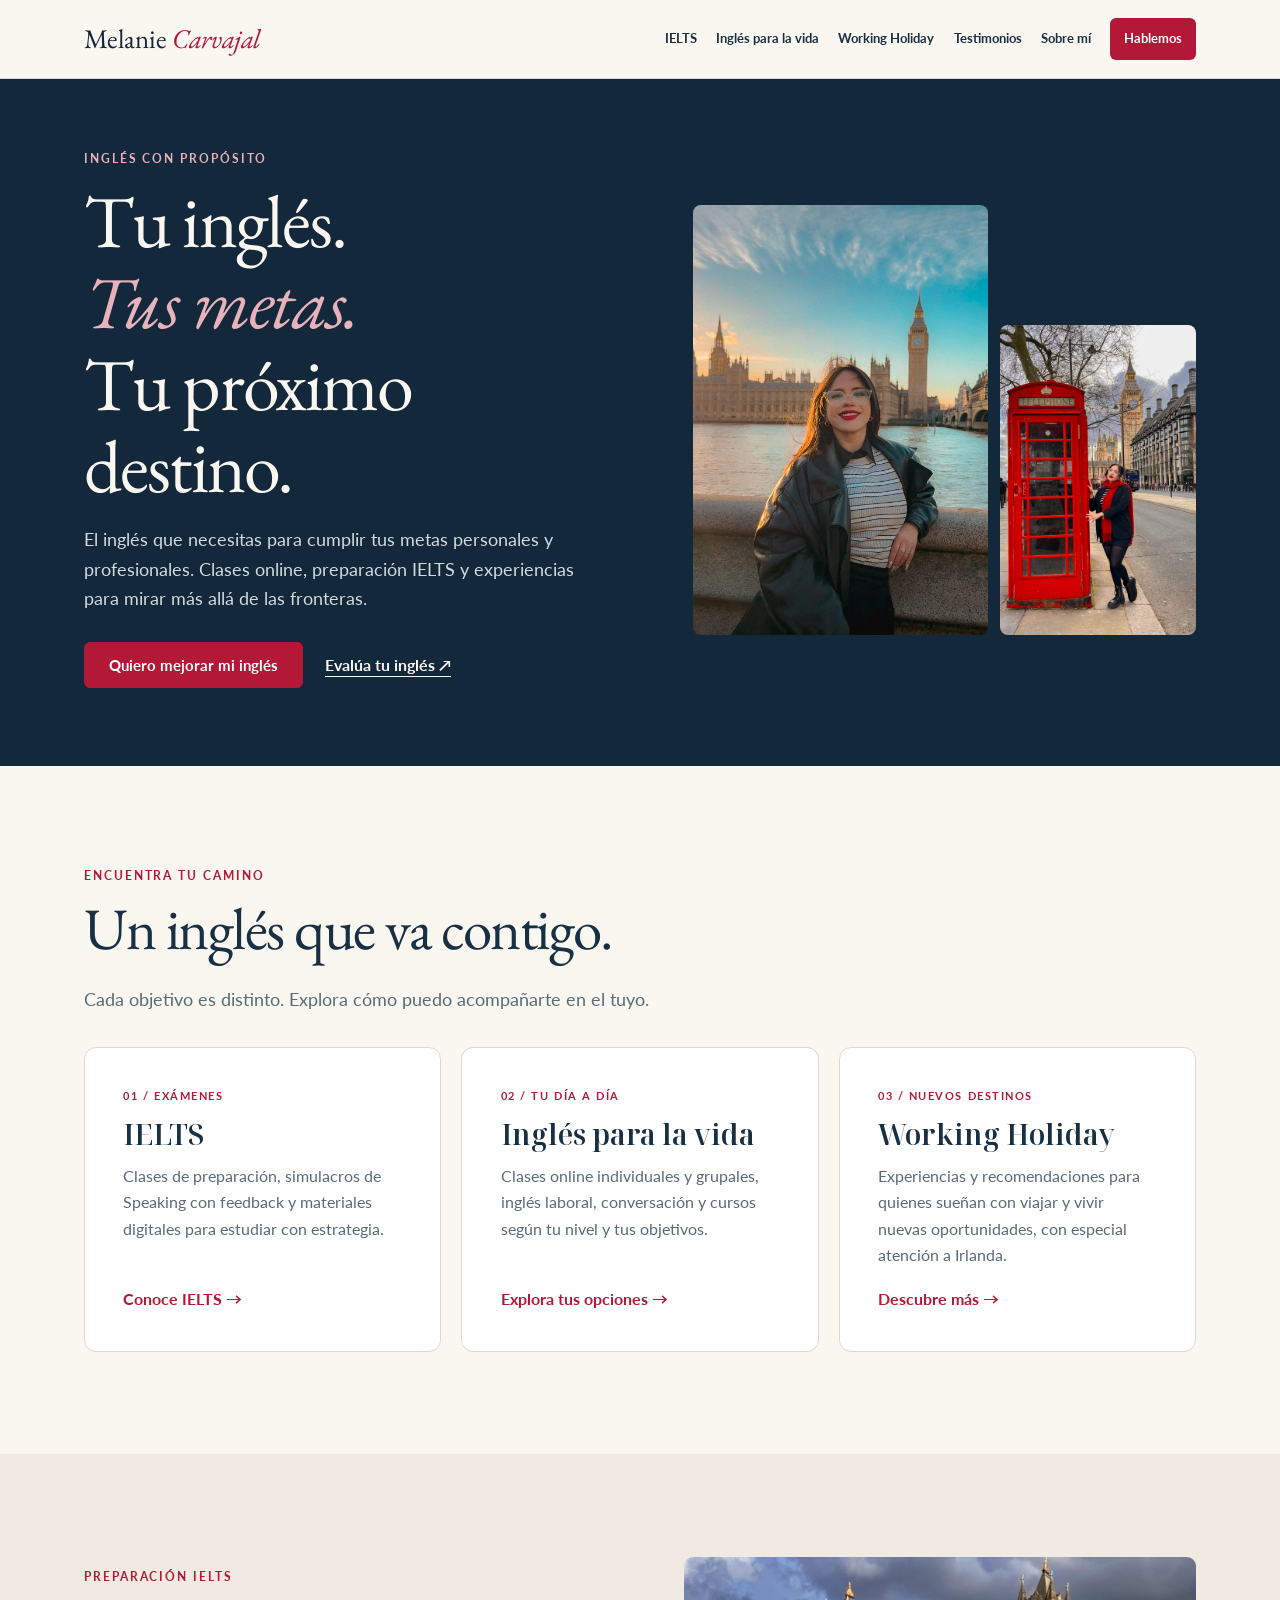
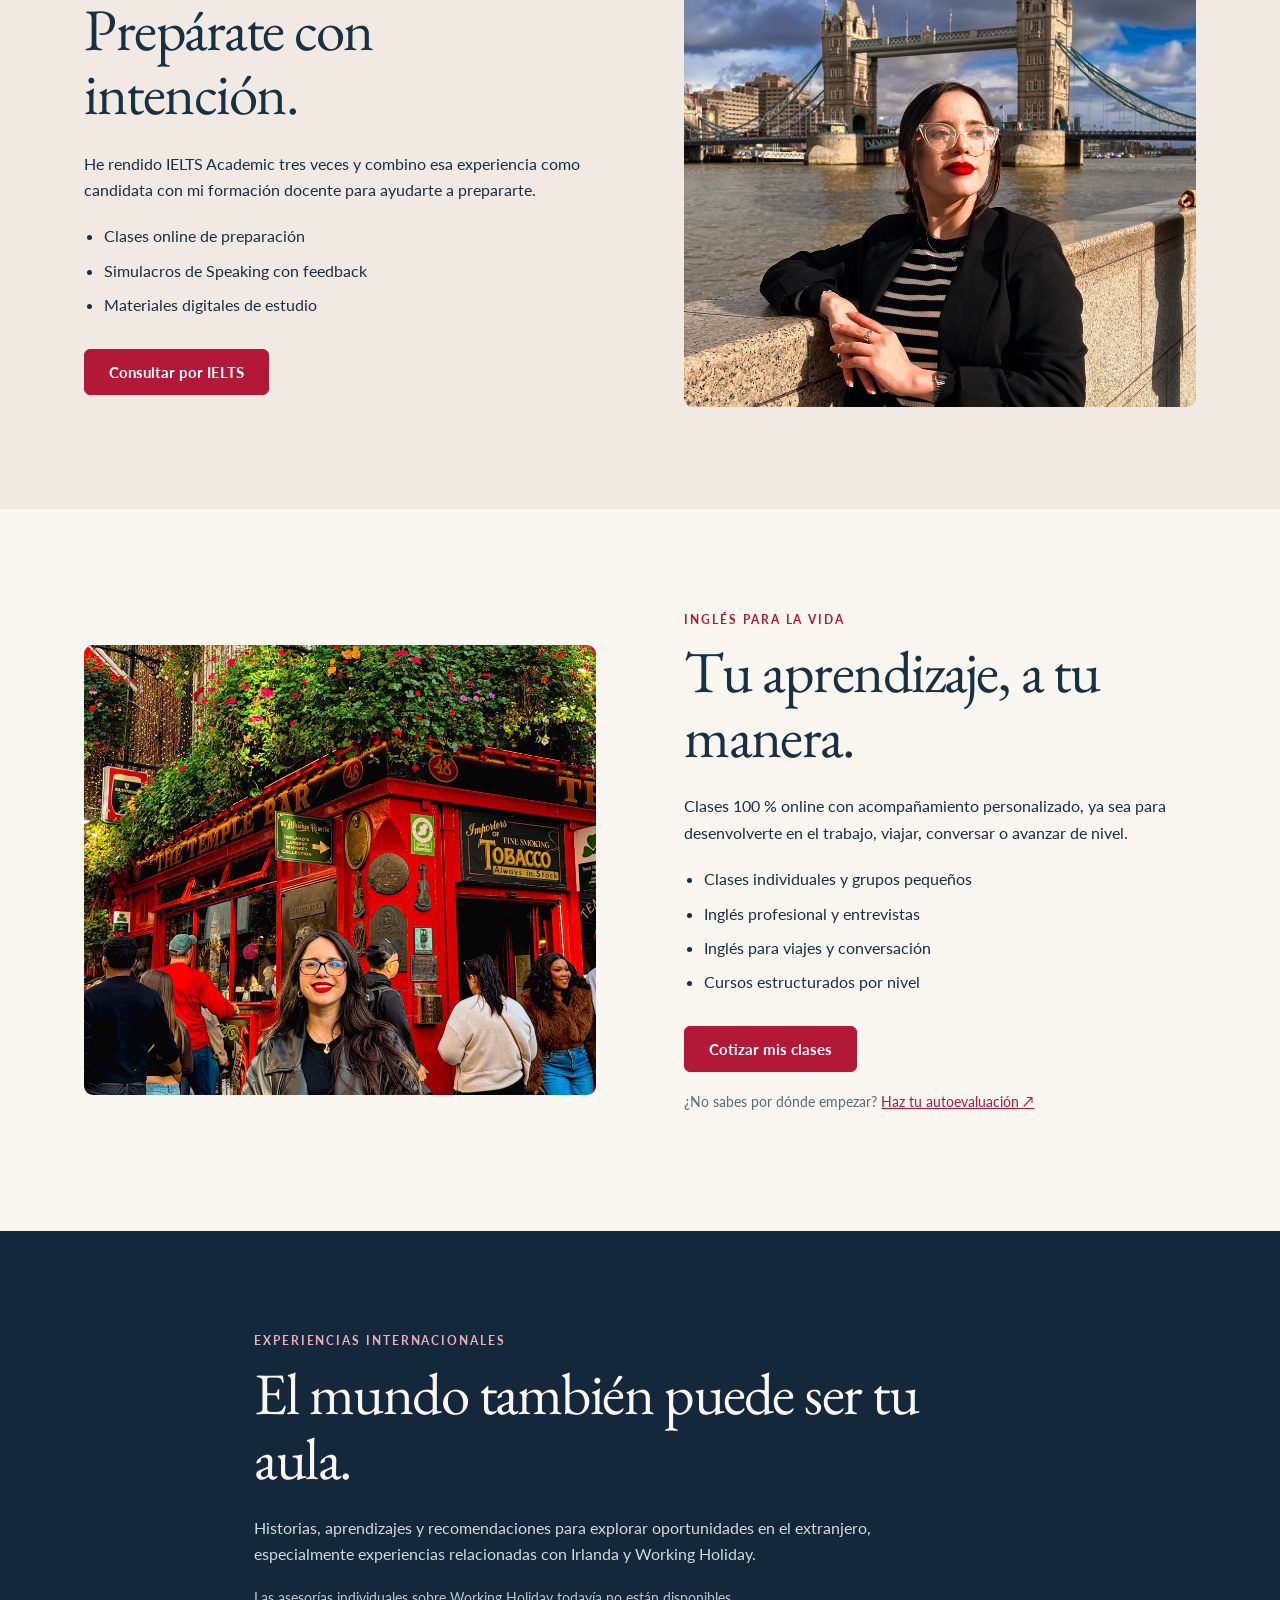
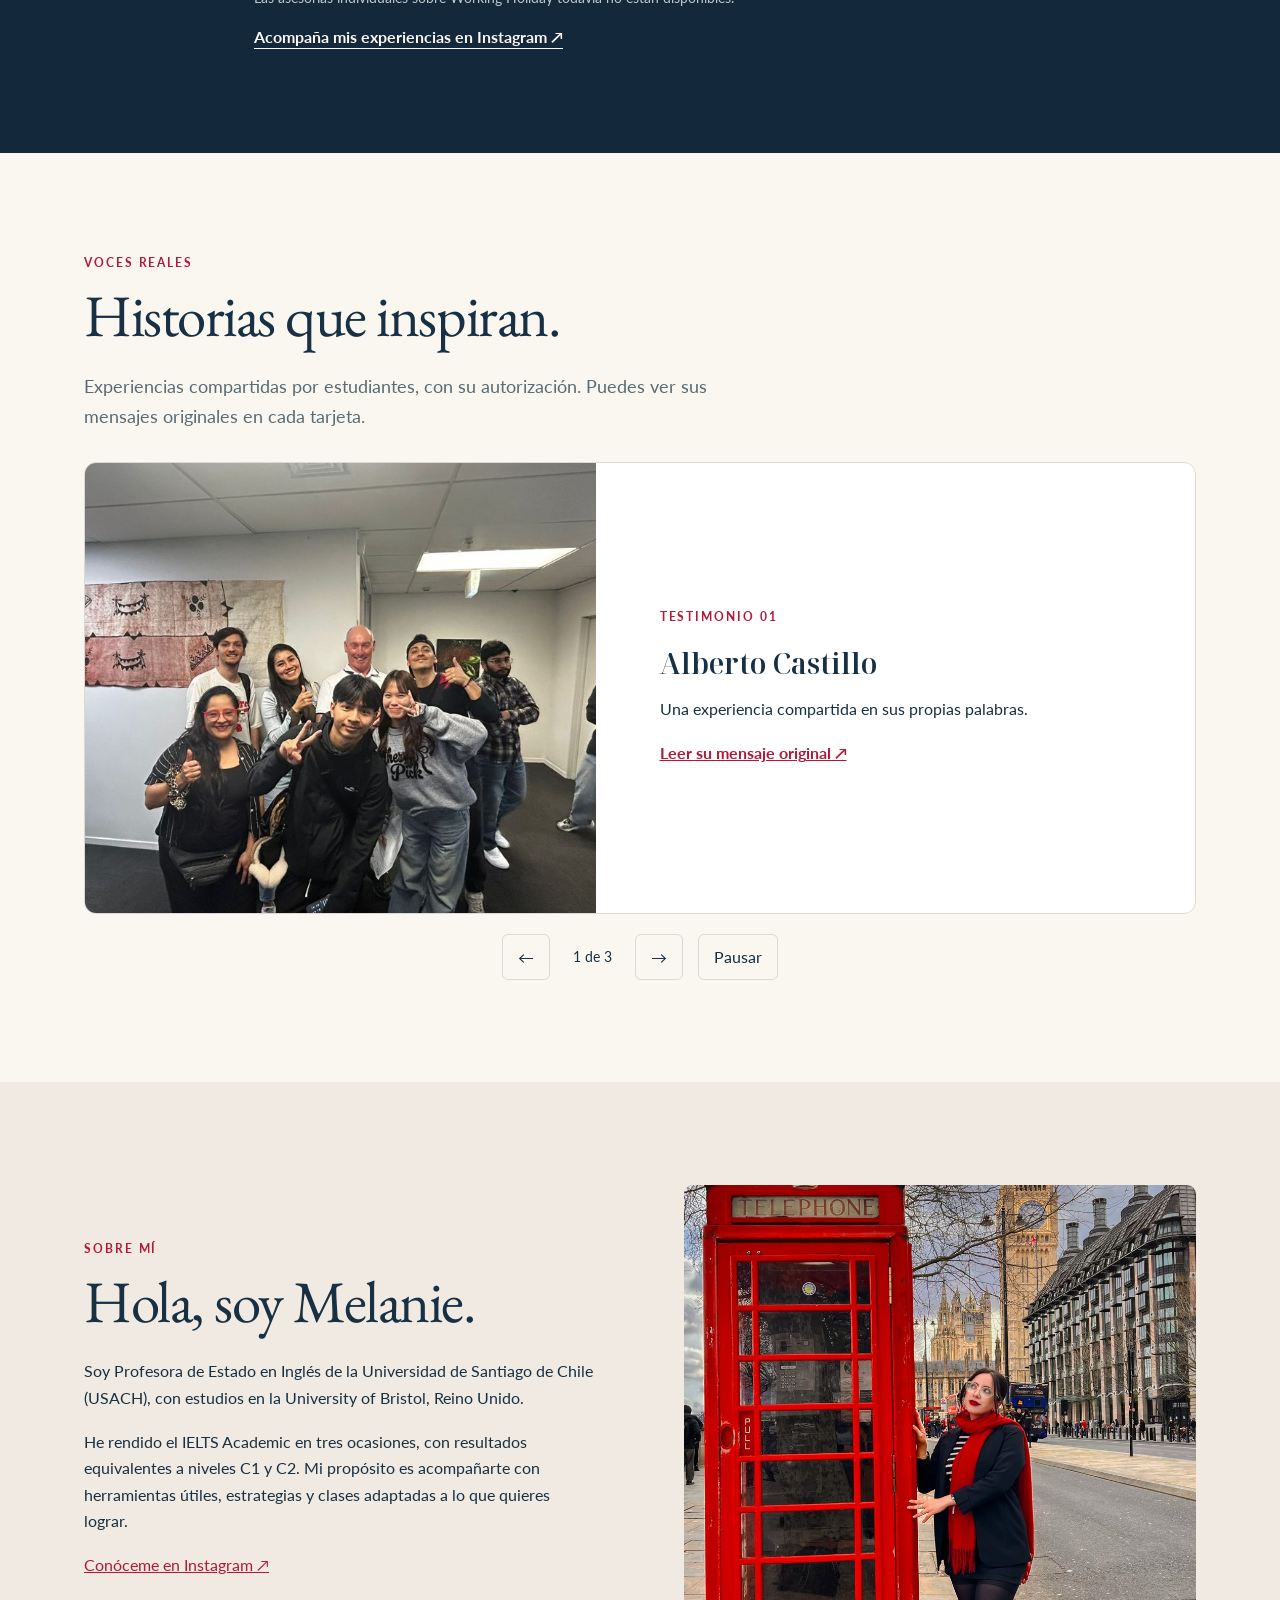
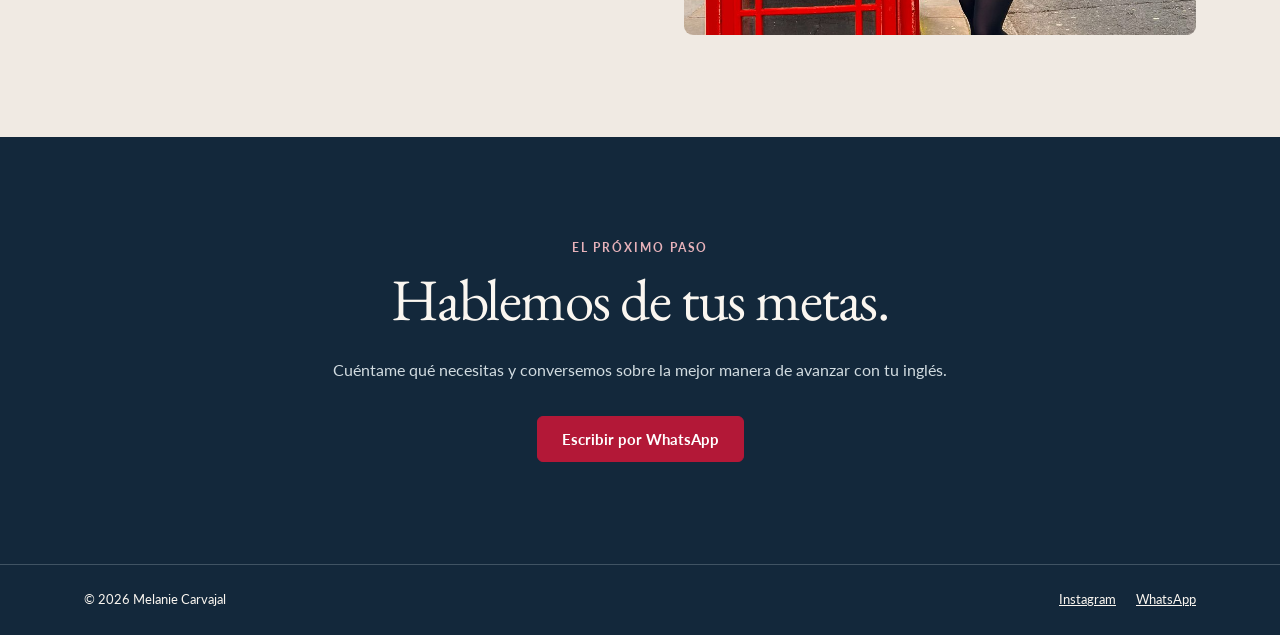
==== commit cbe5e552: "Add files via upload" ====
--- a/index.html
+++ b/index.html
@@ -1,14 +1,10 @@
-<!doctype html>
-<html lang="es-CL"><head><meta charset="utf-8"><meta name="viewport" content="width=device-width,initial-scale=1"><meta name="theme-color" content="#13283B"><meta name="description" content="Melanie Carvajal: clases de inglés online, preparación IELTS y experiencias internacionales. Aprende inglés para tus metas personales y profesionales."><title>Melanie Carvajal | Tu inglés. Tus metas. Tu próximo destino.</title><link rel="stylesheet" href="styles.css"><link rel="stylesheet" href="identidad-visual.css"><link rel="stylesheet" href="ajustes-identidad.css"><link rel="icon" href="favicon.svg" type="image/svg+xml"><meta property="og:title" content="Melanie Carvajal | Inglés para tus metas"><meta property="og:description" content="Clases de inglés online, preparación IELTS y experiencias internacionales."><meta property="og:type" content="website"><meta property="og:image" content="https://melaniecarvajal5.github.io/assets/img_6278.webp"><link rel="canonical" href="https://melaniecarvajal5.github.io/"></head>
-<body><a class="skip" href="#contenido">Saltar al contenido</a><header class="header"><nav class="nav wrap" aria-label="Navegación principal"><a class="brand" href="#inicio">Melanie<span> Carvajal</span><small>ENGLISH · IELTS · BEYOND</small></a><button class="menu-toggle" aria-label="Abrir menú" aria-expanded="false" aria-controls="nav-links">☰</button><div class="nav-links" id="nav-links"><a href="#ielts">IELTS</a><a href="#vida">Inglés para la vida</a><a href="#viajes">Viajes</a><a href="#sobre-mi">Sobre mí</a><a class="nav-cta" href="https://wa.me/56973858676?text=Hola%20Melanie%2C%20quiero%20informaci%C3%B3n%20sobre%20tus%20clases%20de%20ingl%C3%A9s." target="_blank" rel="noopener noreferrer">Hablemos ↗</a></div></nav></header>
-<main id="contenido"><section class="hero" id="inicio"><div class="wrap hero-grid"><div class="hero-copy"><p class="eyebrow">INGLÉS CON PROPÓSITO · DESDE CHILE AL MUNDO</p><h1>Tu inglés.<br><em>Tus metas.</em><br>Tu próximo destino.</h1><p class="lead">El inglés que necesitas para cumplir tus metas personales y profesionales. Prepárate para tu próximo examen, desafío laboral o aventura internacional.</p><div class="actions"><a class="btn primary" href="https://wa.me/56973858676?text=Hola%20Melanie%2C%20quiero%20mejorar%20mi%20ingl%C3%A9s%20y%20conocer%20tus%20clases." target="_blank" rel="noopener noreferrer">Quiero mejorar mi inglés ↗</a><a class="btn outline" href="https://docs.google.com/forms/d/e/1FAIpQLSfyLnTnvCh_ecfjDl7fDCaS94OnEyX4_nqU2Aklux9L41EhKg/viewform?usp=preview" target="_blank" rel="noopener noreferrer">Autoevaluación gratuita ↗</a></div><div class="hero-notes"><span>✦ Clases 100% online</span><span>✦ Preparación IELTS</span><span>✦ Atención personalizada</span></div></div><div class="hero-art"><img src="assets/img_6278.webp" alt="Melanie durante un viaje a Londres, con el Big Ben al fondo" fetchpriority="high"><div class="photo-tag">Aprender inglés abre caminos. ✳</div></div></div></section>
-<div class="ticker" aria-label="Áreas de especialidad"><div>INGLÉS PARA LA VIDA <span>✳</span> IELTS SPEAKING <span>✳</span> VIAJES Y NUEVAS OPORTUNIDADES <span>✳</span> CLASES ONLINE <span>✳</span></div></div>
-<section class="section wrap" id="servicios"><div class="section-head"><p class="eyebrow">ENCUENTRA TU CAMINO</p><h2>¿Cuál es tu próxima <em>meta?</em></h2><p>No todos aprendemos inglés por la misma razón. Elige lo que hoy te mueve.</p></div><div class="cards"><article class="service"><span class="card-num">01 / PREPARACIÓN</span><h3>IELTS</h3><p>Prepárate para el examen con estrategias, clases, simulacros de Speaking y recursos creados desde la experiencia real.</p><a class="text-link" href="#ielts">Explorar IELTS ↗</a></article><article class="service"><span class="card-num">02 / APRENDIZAJE</span><h3>Inglés para la vida</h3><p>Clases online individuales y grupales adaptadas a tus objetivos laborales, de viaje y de comunicación.</p><a class="text-link" href="#vida">Conocer las clases ↗</a></article><article class="service"><span class="card-num">03 / EXPERIENCIAS</span><h3>Viajes & Working Holiday</h3><p>Experiencias y recomendaciones para inspirarte a explorar el mundo y prepararte para nuevas etapas.</p><a class="text-link" href="#viajes">Descubrir más ↗</a></article></div></section>
-<section class="section section-tint" id="ielts"><div class="wrap split"><div><p class="eyebrow">IELTS · PREPARACIÓN CON EXPERIENCIA</p><h2>Habla con más claridad. Prepárate con <em>estrategia.</em></h2><p>He rendido el IELTS Academic tres veces, con resultados equivalentes a niveles C1 y C2. Comparto herramientas y estrategias para ayudarte a preparar el examen con un enfoque práctico.</p><ul class="ticks"><li>Clases de preparación IELTS online</li><li>Simulacros de Speaking con retroalimentación</li><li>Materiales digitales y expresiones útiles</li></ul><div class="actions"><a class="btn primary" href="https://wa.me/56973858676?text=Hola%20Melanie%2C%20me%20interesa%20la%20preparaci%C3%B3n%20IELTS.%20%C2%BFMe%20puedes%20orientar%3F" target="_blank" rel="noopener noreferrer">Consultar por IELTS ↗</a><a class="btn outline" href="https://wa.me/56973858676?text=Hola%20Melanie%2C%20quiero%20informaci%C3%B3n%20sobre%20tu%20material%20de%20300%20frases%20IELTS%20Speaking." target="_blank" rel="noopener noreferrer">Material: 300 frases ↗</a></div><p class="micro">Los resultados individuales dependen de la preparación y el desempeño en el examen.</p></div><div class="image-panel"><img loading="lazy" src="assets/img_0709.webp" alt="Melanie junto a una cabina telefónica roja en Londres"></div></div></section>
-<section class="section wrap" id="vida"><div class="section-head"><p class="eyebrow">CLASES ONLINE A TU MEDIDA</p><h2>Inglés para tu <em>vida real.</em></h2><p>Sin fórmulas idénticas para todos. Trabajamos en función de tus objetivos, ritmo y necesidades.</p></div><div class="feature-grid"><div><span>✳</span><h3>Clases individuales</h3><p>Atención personalizada y objetivos concretos.</p></div><div><span>✳</span><h3>Grupos pequeños</h3><p>Aprendizaje colaborativo y práctica constante.</p></div><div><span>✳</span><h3>Inglés laboral</h3><p>Comunicación profesional y preparación de entrevistas.</p></div><div><span>✳</span><h3>Inglés para viajar</h3><p>Confianza para desenvolverte en nuevas experiencias.</p></div><div><span>✳</span><h3>Cursos por nivel</h3><p>Progreso estructurado con metas de aprendizaje claras.</p></div><div class="feature-action"><h3>¿Por dónde empezar?</h3><p>Cuéntame tu objetivo y conversemos sobre el programa más adecuado.</p><a class="btn light" href="https://wa.me/56973858676?text=Hola%20Melanie%2C%20quiero%20cotizar%20clases%20de%20ingl%C3%A9s%20online.%20Mi%20objetivo%20es%3A" target="_blank" rel="noopener noreferrer">Cotizar mis clases ↗</a></div></div></section>
-<section class="section travel" id="viajes"><div class="wrap split travel-grid"><div class="travel-photo"><img loading="lazy" src="assets/img_8756.webp" alt="Fotografía de una experiencia de viaje de Melanie"></div><div><p class="eyebrow">MÁS ALLÁ DEL AULA</p><h2>El mundo también <em>enseña.</em></h2><p>Mis experiencias internacionales me han mostrado cómo el inglés puede conectar personas, culturas y oportunidades. Aquí compartiré aprendizajes, consejos y experiencias relacionadas con viajes y Working Holiday, especialmente Irlanda.</p><p class="micro">Las asesorías de Working Holiday aún no están disponibles. Esta sección es informativa y no reemplaza fuentes oficiales ni asesoría migratoria.</p><a class="btn outline" href="https://www.instagram.com/la.miss.melanie?cplk=d3dsNzR2OTlmOGxi" target="_blank" rel="noopener noreferrer">Seguir mis experiencias ↗</a></div></div></section>
-<section class="section wrap" id="sobre-mi"><div class="split about-grid"><div><p class="eyebrow">HOLA, SOY MELANIE</p><h2>Una profesora. Muchas formas de <em>abrir caminos.</em></h2><p>Soy Melanie Carvajal, Profesora de Estado en Inglés de la Universidad de Santiago de Chile (USACH), con estudios en la University of Bristol, Reino Unido.</p><p>He rendido el IELTS Academic en tres ocasiones, con resultados equivalentes a C1 y C2. Combino mi formación, mi experiencia como candidata y mi trabajo docente para acompañarte en tus metas con el inglés.</p><a class="btn primary" href="https://wa.me/56973858676?text=Hola%20Melanie%2C%20conoc%C3%AD%20tu%20web%20y%20quisiera%20hacerte%20una%20consulta." target="_blank" rel="noopener noreferrer">Conversemos ↗</a></div><div class="collage"><img loading="lazy" src="assets/img_2167.webp" alt="Melanie en una de sus experiencias internacionales"><img loading="lazy" src="assets/img_8760.webp" alt="Otra fotografía de los viajes de Melanie"></div></div></section>
-<section class="section section-tint"><div class="wrap testimonial"><p class="eyebrow">VOCES DE ESTUDIANTES</p><h2>Cada avance tiene <em>su historia.</em></h2><p>Pronto compartiremos aquí testimonios reales de estudiantes, con su autorización.</p><div class="testimonial-placeholder">Tu experiencia también puede ser la próxima historia que inspire a alguien.</div></div></section>
-<section class="section wrap assessment"><div><p class="eyebrow">TU PUNTO DE PARTIDA</p><h2>¿No sabes por dónde <em>empezar?</em></h2><p>Completa la autoevaluación para reflexionar sobre tu nivel actual y tus objetivos. Después, conversemos sobre tus próximos pasos.</p></div><a class="btn primary" href="https://docs.google.com/forms/d/e/1FAIpQLSfyLnTnvCh_ecfjDl7fDCaS94OnEyX4_nqU2Aklux9L41EhKg/viewform?usp=preview" target="_blank" rel="noopener noreferrer">Ir a la autoevaluación ↗</a></section>
-<section class="final-cta"><div class="wrap"><p class="eyebrow">¿LISTA O LISTO PARA DAR EL PASO?</p><h2>Tu próximo capítulo<br><em>comienza aquí.</em></h2><p>Cuéntame qué quieres lograr. Busquemos el camino para avanzar con tu inglés.</p><a class="btn light" href="https://wa.me/56973858676?text=Hola%20Melanie%2C%20vi%20tu%20sitio%20y%20quiero%20conocer%20tus%20programas." target="_blank" rel="noopener noreferrer">Escríbeme por WhatsApp ↗</a></div></section></main>
-<footer><div class="wrap footer-grid"><div><a class="brand footer-brand" href="#inicio">Melanie Carvajal<small>ENGLISH · IELTS · BEYOND</small></a><p>Inglés para tus metas personales y profesionales.</p></div><div><strong>Explora</strong><a href="#ielts">IELTS</a><a href="#vida">Inglés para la vida</a><a href="#viajes">Viajes</a></div><div><strong>Conversemos</strong><a href="https://wa.me/56973858676" target="_blank" rel="noopener noreferrer">WhatsApp</a><a href="https://www.instagram.com/la.miss.melanie?cplk=d3dsNzR2OTlmOGxi" target="_blank" rel="noopener noreferrer">Instagram</a></div></div><div class="wrap copyright">© <span id="year"></span> Melanie Carvajal. Sitio oficial.</div></footer><a class="floating-wa" href="https://wa.me/56973858676?text=Hola%20Melanie%2C%20te%20escribo%20desde%20tu%20web." target="_blank" rel="noopener noreferrer" aria-label="Contactar por WhatsApp">✆ <span>WhatsApp</span></a><script src="script.js" defer></script></body></html>
+<!doctype html><html lang="es"><head><meta charset="utf-8"><meta name="viewport" content="width=device-width, initial-scale=1"><meta name="description" content="Melanie Carvajal: clases de inglés online, preparación IELTS y experiencias internacionales para alcanzar tus metas."><title>Melanie Carvajal | Inglés para tus metas</title><link rel="stylesheet" href="identidad-visual.css"><link rel="stylesheet" href="styles.css"></head><body>
+<a class="skip" href="#contenido">Saltar al contenido</a><header class="site-header"><div class="mm-container nav"><a class="brand" href="#inicio">Melanie <span>Carvajal</span></a><button class="menu-toggle" aria-label="Abrir menú" aria-expanded="false">☰</button><nav class="nav-links" aria-label="Navegación principal"><a href="#ielts">IELTS</a><a href="#vida">Inglés para la vida</a><a href="#viajes">Working Holiday</a><a href="#testimonios">Testimonios</a><a href="#sobre-mi">Sobre mí</a><a class="nav-contact" href="https://wa.me/56973858676?text=Hola%20Melanie%2C%20quisiera%20informaci%C3%B3n%20sobre%20tus%20clases" target="_blank" rel="noopener noreferrer">Hablemos</a></nav></div></header>
+<main id="contenido"><section class="mm-hero hero" id="inicio"><div class="mm-container hero-grid"><div class="hero-copy"><p class="mm-eyebrow">INGLÉS CON PROPÓSITO</p><h1>Tu inglés.<br><em>Tus metas.</em><br>Tu próximo destino.</h1><p>El inglés que necesitas para cumplir tus metas personales y profesionales. Clases online, preparación IELTS y experiencias para mirar más allá de las fronteras.</p><div class="actions"><a class="mm-button" href="https://wa.me/56973858676?text=Hola%20Melanie%2C%20quiero%20mejorar%20mi%20ingl%C3%A9s" target="_blank" rel="noopener noreferrer">Quiero mejorar mi inglés</a><a class="light-link" href="https://docs.google.com/forms/d/e/1FAIpQLSfyLnTnvCh_ecfjDl7fDCaS94OnEyX4_nqU2Aklux9L41EhKg/viewform?usp=preview" target="_blank" rel="noopener noreferrer">Evalúa tu inglés ↗</a></div></div><div class="hero-photos"><img src="assets/melanie-londres.jpg" alt="Melanie durante uno de sus viajes a Londres" fetchpriority="high"><img src="assets/melanie-cabina.jpg" alt="Melanie junto a una cabina telefónica británica" loading="lazy"></div></div></section>
+<section class="mm-section" id="servicios"><div class="mm-container"><p class="mm-eyebrow">ENCUENTRA TU CAMINO</p><h2>Un inglés que va contigo.</h2><p class="section-intro">Cada objetivo es distinto. Explora cómo puedo acompañarte en el tuyo.</p><div class="cards"><article class="mm-card"><span class="card-number">01 / EXÁMENES</span><h3>IELTS</h3><p>Clases de preparación, simulacros de Speaking con feedback y materiales digitales para estudiar con estrategia.</p><a href="#ielts">Conoce IELTS →</a></article><article class="mm-card"><span class="card-number">02 / TU DÍA A DÍA</span><h3>Inglés para la vida</h3><p>Clases online individuales y grupales, inglés laboral, conversación y cursos según tu nivel y tus objetivos.</p><a href="#vida">Explora tus opciones →</a></article><article class="mm-card"><span class="card-number">03 / NUEVOS DESTINOS</span><h3>Working Holiday</h3><p>Experiencias y recomendaciones para quienes sueñan con viajar y vivir nuevas oportunidades, con especial atención a Irlanda.</p><a href="#viajes">Descubre más →</a></article></div></div></section>
+<section class="mm-section section-soft" id="ielts"><div class="mm-container split"><div><p class="mm-eyebrow">PREPARACIÓN IELTS</p><h2>Prepárate con intención.</h2><p>He rendido IELTS Academic tres veces y combino esa experiencia como candidata con mi formación docente para ayudarte a prepararte.</p><ul class="ticks"><li>Clases online de preparación</li><li>Simulacros de Speaking con feedback</li><li>Materiales digitales de estudio</li></ul><a class="mm-button" href="https://wa.me/56973858676?text=Hola%20Melanie%2C%20me%20interesa%20la%20preparaci%C3%B3n%20IELTS" target="_blank" rel="noopener noreferrer">Consultar por IELTS</a></div><img class="section-photo" src="assets/melanie-experiencia.jpg" alt="Fotografía de una experiencia internacional de Melanie" loading="lazy"></div></section>
+<section class="mm-section" id="vida"><div class="mm-container split"><img class="section-photo" src="assets/melanie-viajes.jpg" alt="Melanie en una experiencia de viaje" loading="lazy"><div><p class="mm-eyebrow">INGLÉS PARA LA VIDA</p><h2>Tu aprendizaje, a tu manera.</h2><p>Clases 100 % online con acompañamiento personalizado, ya sea para desenvolverte en el trabajo, viajar, conversar o avanzar de nivel.</p><ul class="ticks"><li>Clases individuales y grupos pequeños</li><li>Inglés profesional y entrevistas</li><li>Inglés para viajes y conversación</li><li>Cursos estructurados por nivel</li></ul><a class="mm-button" href="https://wa.me/56973858676?text=Hola%20Melanie%2C%20quiero%20cotizar%20clases%20de%20ingl%C3%A9s%20online" target="_blank" rel="noopener noreferrer">Cotizar mis clases</a><p class="minor">¿No sabes por dónde empezar? <a href="https://docs.google.com/forms/d/e/1FAIpQLSfyLnTnvCh_ecfjDl7fDCaS94OnEyX4_nqU2Aklux9L41EhKg/viewform?usp=preview" target="_blank" rel="noopener noreferrer">Haz tu autoevaluación ↗</a></p></div></div></section>
+<section class="mm-section mm-dark-section travel" id="viajes"><div class="mm-container"><p class="mm-eyebrow">EXPERIENCIAS INTERNACIONALES</p><h2>El mundo también puede ser tu aula.</h2><p>Historias, aprendizajes y recomendaciones para explorar oportunidades en el extranjero, especialmente experiencias relacionadas con Irlanda y Working Holiday.</p><p class="minor">Las asesorías individuales sobre Working Holiday todavía no están disponibles.</p><a class="light-link" href="https://www.instagram.com/la.miss.melanie" target="_blank" rel="noopener noreferrer">Acompaña mis experiencias en Instagram ↗</a></div></section>
+<section class="mm-section testimonials-section" id="testimonios"><div class="mm-container"><p class="mm-eyebrow">VOCES REALES</p><h2>Historias que inspiran.</h2><p class="section-intro">Experiencias compartidas por estudiantes, con su autorización. Puedes ver sus mensajes originales en cada tarjeta.</p><div class="testimonial-carousel" aria-roledescription="carrusel" aria-label="Testimonios de estudiantes"><div class="carousel-track"><article class="testimonial" aria-label="Testimonio de Alberto Castillo"><div class="testimonial-photo"><img src="assets/alberto-foto.jpg" alt="Fotografía compartida por Alberto Castillo" loading="lazy"></div><div class="testimonial-content"><p class="mm-eyebrow">TESTIMONIO 01</p><h3>Alberto Castillo</h3><p>Una experiencia compartida en sus propias palabras.</p><a href="assets/alberto-testimonio.jpg" target="_blank" rel="noopener noreferrer">Leer su mensaje original ↗</a></div></article><article class="testimonial" aria-label="Testimonio de Natalia Lillo"><div class="testimonial-photo screenshot"><img src="assets/natalia-testimonio.jpg" alt="Captura del mensaje original compartido por Natalia Lillo" loading="lazy"></div><div class="testimonial-content"><p class="mm-eyebrow">TESTIMONIO 02</p><h3>Natalia Lillo</h3><p>Un mensaje auténtico de su experiencia de aprendizaje.</p><a href="assets/natalia-testimonio.jpg" target="_blank" rel="noopener noreferrer">Leer su mensaje original ↗</a></div></article><article class="testimonial" aria-label="Testimonio de Consuelo Farías"><div class="testimonial-photo"><img src="assets/consuelo-foto.jpg" alt="Fotografía compartida por Consuelo Farías" loading="lazy"></div><div class="testimonial-content"><p class="mm-eyebrow">TESTIMONIO 03</p><h3>Consuelo Farías</h3><p>Una historia personal compartida a través de fotografías y mensajes.</p><a href="assets/consuelo-testimonio.jpg" target="_blank" rel="noopener noreferrer">Leer su mensaje original ↗</a></div></article></div><div class="carousel-controls"><button class="carousel-prev" aria-label="Testimonio anterior">←</button><span class="carousel-status" aria-live="polite">1 de 3</span><button class="carousel-next" aria-label="Testimonio siguiente">→</button><button class="carousel-pause" aria-label="Pausar avance automático">Pausar</button></div></div></div></section>
+<section class="mm-section section-soft" id="sobre-mi"><div class="mm-container about"><div><p class="mm-eyebrow">SOBRE MÍ</p><h2>Hola, soy Melanie.</h2><p>Soy Profesora de Estado en Inglés de la Universidad de Santiago de Chile (USACH), con estudios en la University of Bristol, Reino Unido.</p><p>He rendido el IELTS Academic en tres ocasiones, con resultados equivalentes a niveles C1 y C2. Mi propósito es acompañarte con herramientas útiles, estrategias y clases adaptadas a lo que quieres lograr.</p><a class="text-link" href="https://www.instagram.com/la.miss.melanie" target="_blank" rel="noopener noreferrer">Conóceme en Instagram ↗</a></div><img class="section-photo" src="assets/melanie-cabina.jpg" alt="Melanie en Londres" loading="lazy"></div></section>
+<section class="mm-section final-cta mm-dark-section"><div class="mm-container"><p class="mm-eyebrow">EL PRÓXIMO PASO</p><h2>Hablemos de tus metas.</h2><p>Cuéntame qué necesitas y conversemos sobre la mejor manera de avanzar con tu inglés.</p><a class="mm-button" href="https://wa.me/56973858676?text=Hola%20Melanie%2C%20vi%20tu%20web%20y%20quiero%20informaci%C3%B3n" target="_blank" rel="noopener noreferrer">Escribir por WhatsApp</a></div></section></main><footer><div class="mm-container footer-row"><span>© <span id="year"></span> Melanie Carvajal</span><div><a href="https://www.instagram.com/la.miss.melanie" target="_blank" rel="noopener noreferrer">Instagram</a><a href="https://wa.me/56973858676" target="_blank" rel="noopener noreferrer">WhatsApp</a></div></div></footer><script src="script.js" defer></script></body></html>
--- a/styles.css
+++ b/styles.css
@@ -1,2 +1 @@
-@import url('https://fonts.googleapis.com/css2?family=DM+Sans:wght@400;500;600;700&family=Playfair+Display:ital,wght@0,500;0,600;0,700;1,500;1,600&display=swap');
-:root{--plum:#60394c;--deep:#392735;--pink:#e8b7b6;--rose:#f6e5e2;--cream:#fffaf5;--sand:#f7f0e9;--ink:#302830;--muted:#756b70}*{box-sizing:border-box}html{scroll-behavior:smooth;scroll-padding-top:90px}body{margin:0;background:var(--cream);color:var(--ink);font-family:'DM Sans',Arial,sans-serif;line-height:1.65}a{color:inherit;text-decoration:none}img{display:block;width:100%;height:100%;object-fit:cover}button{font:inherit}.wrap{width:min(1150px,calc(100% - 44px));margin:auto}.skip{position:absolute;left:-9999px}.skip:focus{left:12px;top:12px;z-index:99;background:#fff;padding:10px}.header{position:sticky;top:0;background:rgba(255,250,245,.96);backdrop-filter:blur(12px);z-index:10;border-bottom:1px solid #eadedc}.nav{display:flex;justify-content:space-between;align-items:center;min-height:82px;gap:20px}.brand{font-family:'Playfair Display',serif;font-size:25px;font-weight:700;color:var(--plum);line-height:1}.brand span{font-weight:500}.brand small{display:block;font:600 9px 'DM Sans',sans-serif;letter-spacing:2.1px;margin-top:8px}.nav-links{display:flex;align-items:center;gap:27px;font-size:13px;font-weight:700}.nav-links>a:not(.nav-cta):hover,.text-link:hover{color:#a65d78}.nav-cta{background:var(--plum);color:white;padding:12px 20px;border-radius:100px}.menu-toggle{display:none}.hero{background:linear-gradient(115deg,#fffaf5 40%,#f5e1df);overflow:hidden}.hero-grid{display:grid;grid-template-columns:1.12fr .88fr;align-items:center;gap:70px;padding:75px 0 80px}.eyebrow{font-size:11px;font-weight:700;letter-spacing:2.5px;color:#9d5b74;text-transform:uppercase;margin:0 0 20px}h1,h2,h3{font-family:'Playfair Display',Georgia,serif;line-height:1.15}h1{font-size:clamp(51px,5.8vw,86px);letter-spacing:-2px;margin:0 0 24px}h2{font-size:clamp(37px,4vw,59px);letter-spacing:-1px;margin:0 0 23px}h3{font-size:27px;margin:12px 0}em{font-weight:500;color:#a55d78}.lead{font-size:18px;max-width:550px;color:#5e5258}.actions{display:flex;gap:12px;flex-wrap:wrap;margin-top:29px}.btn{display:inline-flex;justify-content:center;align-items:center;gap:8px;padding:14px 23px;border-radius:100px;font-size:13px;font-weight:700;transition:transform .2s,background .2s}.btn:hover{transform:translateY(-3px)}.primary{background:var(--plum);color:white}.outline{border:1.5px solid var(--plum);color:var(--plum)}.light{background:#fff;color:var(--plum)}.hero-notes{display:flex;gap:14px;flex-wrap:wrap;font-size:11px;color:var(--muted);margin-top:28px}.hero-art{height:530px;position:relative}.hero-art img{border-radius:220px 220px 14px 14px;object-position:center 30%;box-shadow:25px 22px 0 #e7b9b6}.photo-tag{position:absolute;bottom:25px;left:-35px;background:#fff;padding:16px 21px;border-radius:8px;font-family:'Playfair Display',serif;font-size:19px;box-shadow:0 12px 30px #39273520}.ticker{background:var(--plum);color:#fff;overflow:hidden;padding:15px;text-align:center;font-size:11px;letter-spacing:2px;font-weight:700}.ticker span{color:var(--pink);padding:0 24px}.section{padding-top:105px;padding-bottom:105px}.section-head{text-align:center;max-width:700px;margin:0 auto 45px}.section-head p:last-child{color:var(--muted)}.cards{display:grid;grid-template-columns:repeat(3,1fr);gap:20px}.service{background:white;border:1px solid #ecdedb;border-radius:18px;padding:37px 30px;min-height:310px;display:flex;flex-direction:column;box-shadow:0 10px 35px #39273508}.service:nth-child(2){background:var(--rose)}.card-num{font-size:10px;font-weight:700;letter-spacing:2px;color:#9d5b74}.service p,.split p,.feature-grid p{color:#6e6468}.text-link{margin-top:auto;font-size:13px;font-weight:700;color:var(--plum)}.section-tint{background:var(--sand)}.split{display:grid;grid-template-columns:1fr 1fr;gap:90px;align-items:center}.split p{font-size:16px}.ticks{list-style:none;padding:0;margin:25px 0}.ticks li{padding:8px 0}.ticks li:before{content:'✓';color:#a55d78;font-weight:700;margin-right:12px}.image-panel{height:540px}.image-panel img{border-radius:200px 200px 12px 12px}.micro{font-size:12px!important;color:#83777b!important;margin-top:22px}.feature-grid{display:grid;grid-template-columns:repeat(3,1fr);gap:18px}.feature-grid>div{background:#fff;border:1px solid #ebdfda;border-radius:16px;padding:28px}.feature-grid span{color:#a55d78;font-size:25px}.feature-grid h3{font-size:24px}.feature-action{background:var(--plum)!important;color:#fff}.feature-action p{color:#f1e4e9}.travel{background:#f3e5e2}.travel-photo{height:450px}.travel-photo img{border-radius:15px 190px 15px 15px}.collage{display:grid;grid-template-columns:1fr 1fr;gap:15px;height:460px}.collage img{border-radius:160px 160px 12px 12px}.collage img:nth-child(2){margin-top:45px;height:calc(100% - 45px)}.testimonial{text-align:center;max-width:800px}.testimonial-placeholder{margin:32px auto 0;border:1px dashed #c9a6b3;padding:32px;border-radius:16px;font-family:'Playfair Display',serif;font-size:23px;color:var(--plum)}.assessment{display:flex;justify-content:space-between;align-items:center;gap:30px}.assessment>div{max-width:690px}.final-cta{background:var(--plum);color:#fff;text-align:center;padding:100px 0}.final-cta h2{font-size:clamp(45px,6vw,75px)}.final-cta em{color:#efc6c4}.final-cta .eyebrow{color:#f0b9bf}.final-cta p:not(.eyebrow){margin-bottom:32px}footer{background:#2d222b;color:#fff;padding:65px 0 25px}.footer-grid{display:grid;grid-template-columns:2fr 1fr 1fr;gap:50px}.footer-brand{color:#fff}.footer-grid>div{display:flex;flex-direction:column;align-items:flex-start;gap:9px}.footer-grid strong{font-size:13px;margin-bottom:9px}.footer-grid a:not(.brand),.footer-grid p{font-size:13px;color:#d8cbd3}.copyright{border-top:1px solid #ffffff25;padding-top:25px;margin-top:50px;font-size:11px;color:#c5b8c0}.floating-wa{position:fixed;right:22px;bottom:22px;background:#266d51;color:white;padding:13px 18px;border-radius:40px;z-index:20;font-size:13px;font-weight:700;box-shadow:0 5px 25px #0003}@media(max-width:850px){.menu-toggle{display:block;border:0;background:var(--rose);color:var(--plum);border-radius:8px;padding:9px 14px;font-size:20px}.nav-links{display:none;position:absolute;top:82px;left:0;right:0;background:var(--cream);padding:20px 24px;flex-direction:column;align-items:stretch;box-shadow:0 20px 20px #0001}.nav-links.open{display:flex}.hero-grid,.split{grid-template-columns:1fr;gap:45px}.hero-grid{padding-top:52px}.hero-art{height:470px;max-width:500px;margin:0 auto;width:90%}.cards{grid-template-columns:1fr}.feature-grid{grid-template-columns:repeat(2,1fr)}.image-panel{height:440px}.travel-photo{order:2}.assessment{align-items:flex-start;flex-direction:column}.section{padding-top:75px;padding-bottom:75px}}@media(max-width:520px){.wrap{width:min(100% - 34px,1150px)}.brand{font-size:21px}.hero-art{height:360px}.photo-tag{left:-15px;font-size:15px}.hero-notes{gap:8px}.feature-grid{grid-template-columns:1fr}.collage{height:330px}.footer-grid{grid-template-columns:1fr 1fr}.footer-grid>div:first-child{grid-column:1/-1}.floating-wa span{display:none}.floating-wa{border-radius:50%;width:49px;height:49px;text-align:center;font-size:22px;padding:7px}.ticker{font-size:9px}.ticker span{padding:0 8px}}@media(prefers-reduced-motion:reduce){html{scroll-behavior:auto}.btn{transition:none}}
+*{box-sizing:border-box}html{scroll-behavior:smooth;scroll-padding-top:90px}body{overflow-x:hidden}a{color:var(--mm-red)}a:hover{text-decoration-thickness:2px}button{font:inherit}.skip{position:absolute;top:-60px;left:10px;background:white;z-index:100;padding:12px}.skip:focus{top:10px}.site-header{background:var(--mm-cream);position:sticky;top:0;z-index:30;border-bottom:1px solid var(--mm-border)}.nav{min-height:78px;display:flex;align-items:center;justify-content:space-between;gap:20px}.brand{font-family:var(--mm-font-display);font-size:27px;color:var(--mm-navy);text-decoration:none;white-space:nowrap}.brand span{font-style:italic;color:var(--mm-red)}.nav-links{display:flex;align-items:center;gap:clamp(10px,1.5vw,23px)}.nav-links a{font-size:13px;text-decoration:none;color:var(--mm-ink);font-weight:700}.nav-links a:hover{color:var(--mm-red)}.nav-links .nav-contact{background:var(--mm-red);color:white;padding:10px 14px;border-radius:6px}.menu-toggle{display:none}.hero{padding:72px 0 78px}.hero-grid{display:grid;grid-template-columns:1.08fr 1fr;align-items:center;gap:6%}.hero .mm-eyebrow{color:var(--mm-pink)}.hero h1{font-size:clamp(48px,5.8vw,83px)}.hero h1 em{color:var(--mm-pink);font-weight:400}.hero-copy>p:not(.mm-eyebrow){font-size:18px;max-width:510px;color:var(--mm-light-muted)}.actions{display:flex;align-items:center;flex-wrap:wrap;gap:22px;margin-top:28px}.light-link{color:var(--mm-cream);font-weight:700;text-decoration:underline;text-underline-offset:5px}.hero-photos{display:grid;grid-template-columns:1.2fr .8fr;gap:12px;align-items:end}.hero-photos img{width:100%;height:430px;object-fit:cover;border-radius:8px}.hero-photos img:nth-child(2){height:310px}.section-intro{max-width:640px;color:var(--mm-muted);font-size:18px}.cards{display:grid;grid-template-columns:repeat(3,1fr);gap:20px;margin-top:32px}.cards .mm-card{display:flex;flex-direction:column}.cards h3{margin:12px 0}.cards p{color:var(--mm-muted);flex:1}.cards a{font-weight:700;text-decoration:none}.card-number{font-size:11px;letter-spacing:.14em;font-weight:700;color:var(--mm-red)}.section-soft{background:#f0eae3}.split,.about{display:grid;grid-template-columns:1fr 1fr;align-items:center;gap:8%}.section-photo{width:100%;height:450px;object-fit:cover;border-radius:9px}.ticks{padding-left:20px;margin:20px 0 30px}.ticks li{margin:8px 0}.minor{font-size:14px;color:var(--mm-muted);margin-top:18px}.travel .mm-container{max-width:820px}.travel p:not(.mm-eyebrow){color:var(--mm-light-muted);max-width:700px}.travel .minor{opacity:.9}.testimonials-section{background:var(--mm-cream)}.testimonial-carousel{position:relative;overflow:hidden;margin-top:30px}.carousel-track{display:flex;transition:transform .55s ease;will-change:transform}.testimonial{min-width:100%;display:grid;grid-template-columns:46% 54%;background:white;border:1px solid var(--mm-border);border-radius:12px;overflow:hidden;min-height:360px}.testimonial-photo{background:var(--mm-sand);min-height:360px}.testimonial-photo img{display:block;width:100%;height:100%;max-height:450px;object-fit:cover}.testimonial-photo.screenshot img{object-fit:contain;padding:15px}.testimonial-content{padding:clamp(28px,5vw,64px);display:flex;flex-direction:column;justify-content:center}.testimonial-content h3{margin:8px 0 16px}.testimonial-content a{font-weight:700}.carousel-controls{display:flex;justify-content:center;align-items:center;gap:15px;margin-top:20px}.carousel-controls button{background:transparent;border:1px solid var(--mm-border);color:var(--mm-ink);border-radius:6px;padding:9px 15px;cursor:pointer}.carousel-controls button:hover{background:var(--mm-blush)}.carousel-status{font-size:14px;min-width:55px;text-align:center}.final-cta{text-align:center}.final-cta p:not(.mm-eyebrow){color:var(--mm-light-muted)}.final-cta .mm-button{margin-top:15px}footer{padding:24px 0;background:var(--mm-navy);color:var(--mm-cream);border-top:1px solid #405363}.footer-row{display:flex;justify-content:space-between;gap:15px;flex-wrap:wrap;font-size:13px}.footer-row div{display:flex;gap:20px}footer a{color:var(--mm-cream)}@media(max-width:920px){.menu-toggle{display:block;background:none;border:1px solid var(--mm-border);border-radius:6px;padding:7px 12px;font-size:22px}.nav-links{display:none;position:absolute;top:78px;left:0;right:0;background:var(--mm-cream);padding:20px 24px;box-shadow:0 15px 20px #0002;flex-direction:column;align-items:stretch}.nav-links.open{display:flex}.hero-grid,.split,.about{grid-template-columns:1fr}.hero-photos{max-width:680px}.cards{grid-template-columns:1fr}.section-photo{height:380px}.testimonial{grid-template-columns:1fr}.testimonial-photo{height:260px;min-height:260px}.testimonial-photo img{max-height:260px}.testimonial-content{padding:26px}.hero{padding:55px 0}}@media(max-width:600px){.hero-photos img{height:290px}.hero-photos img:nth-child(2){height:230px}.hero h1{font-size:clamp(45px,11vw,65px)}.section-photo{height:300px}.mm-section{padding-block:64px}}@media(prefers-reduced-motion:reduce){html{scroll-behavior:auto}.carousel-track{transition:none}}
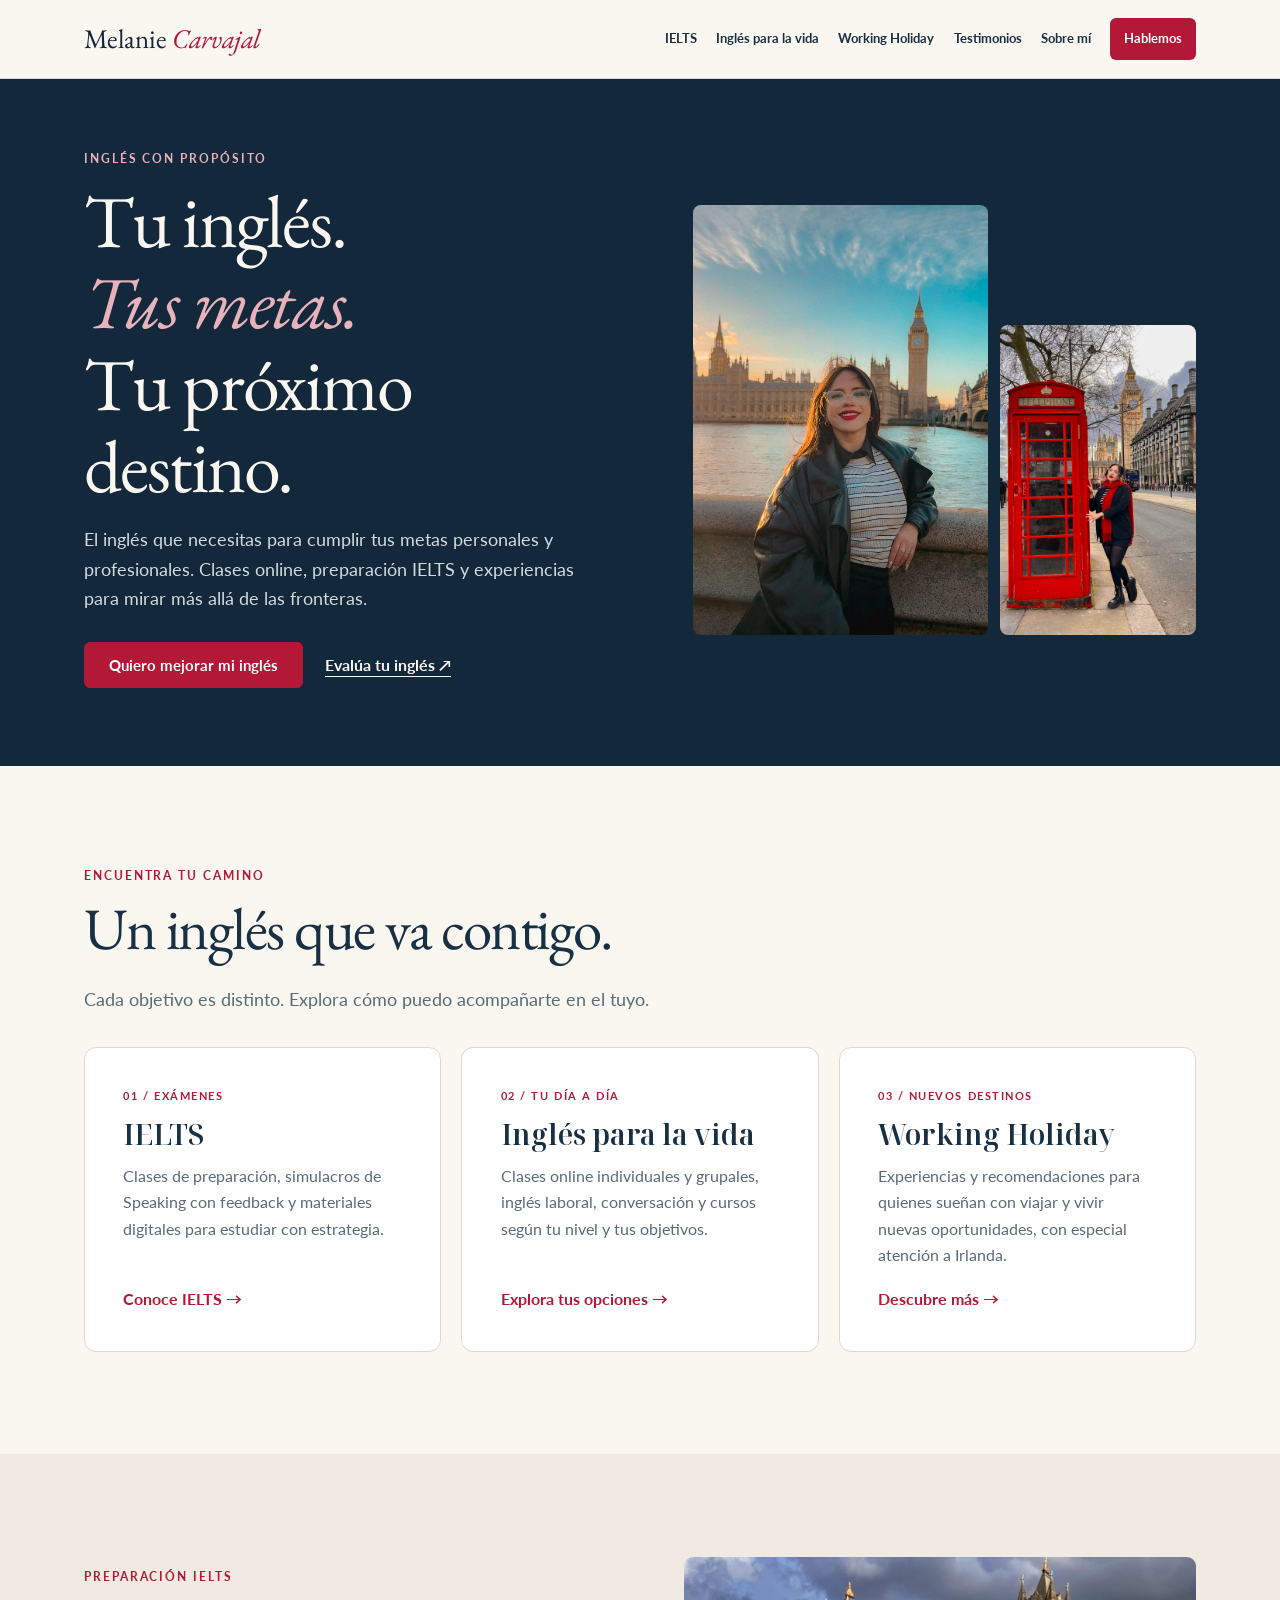
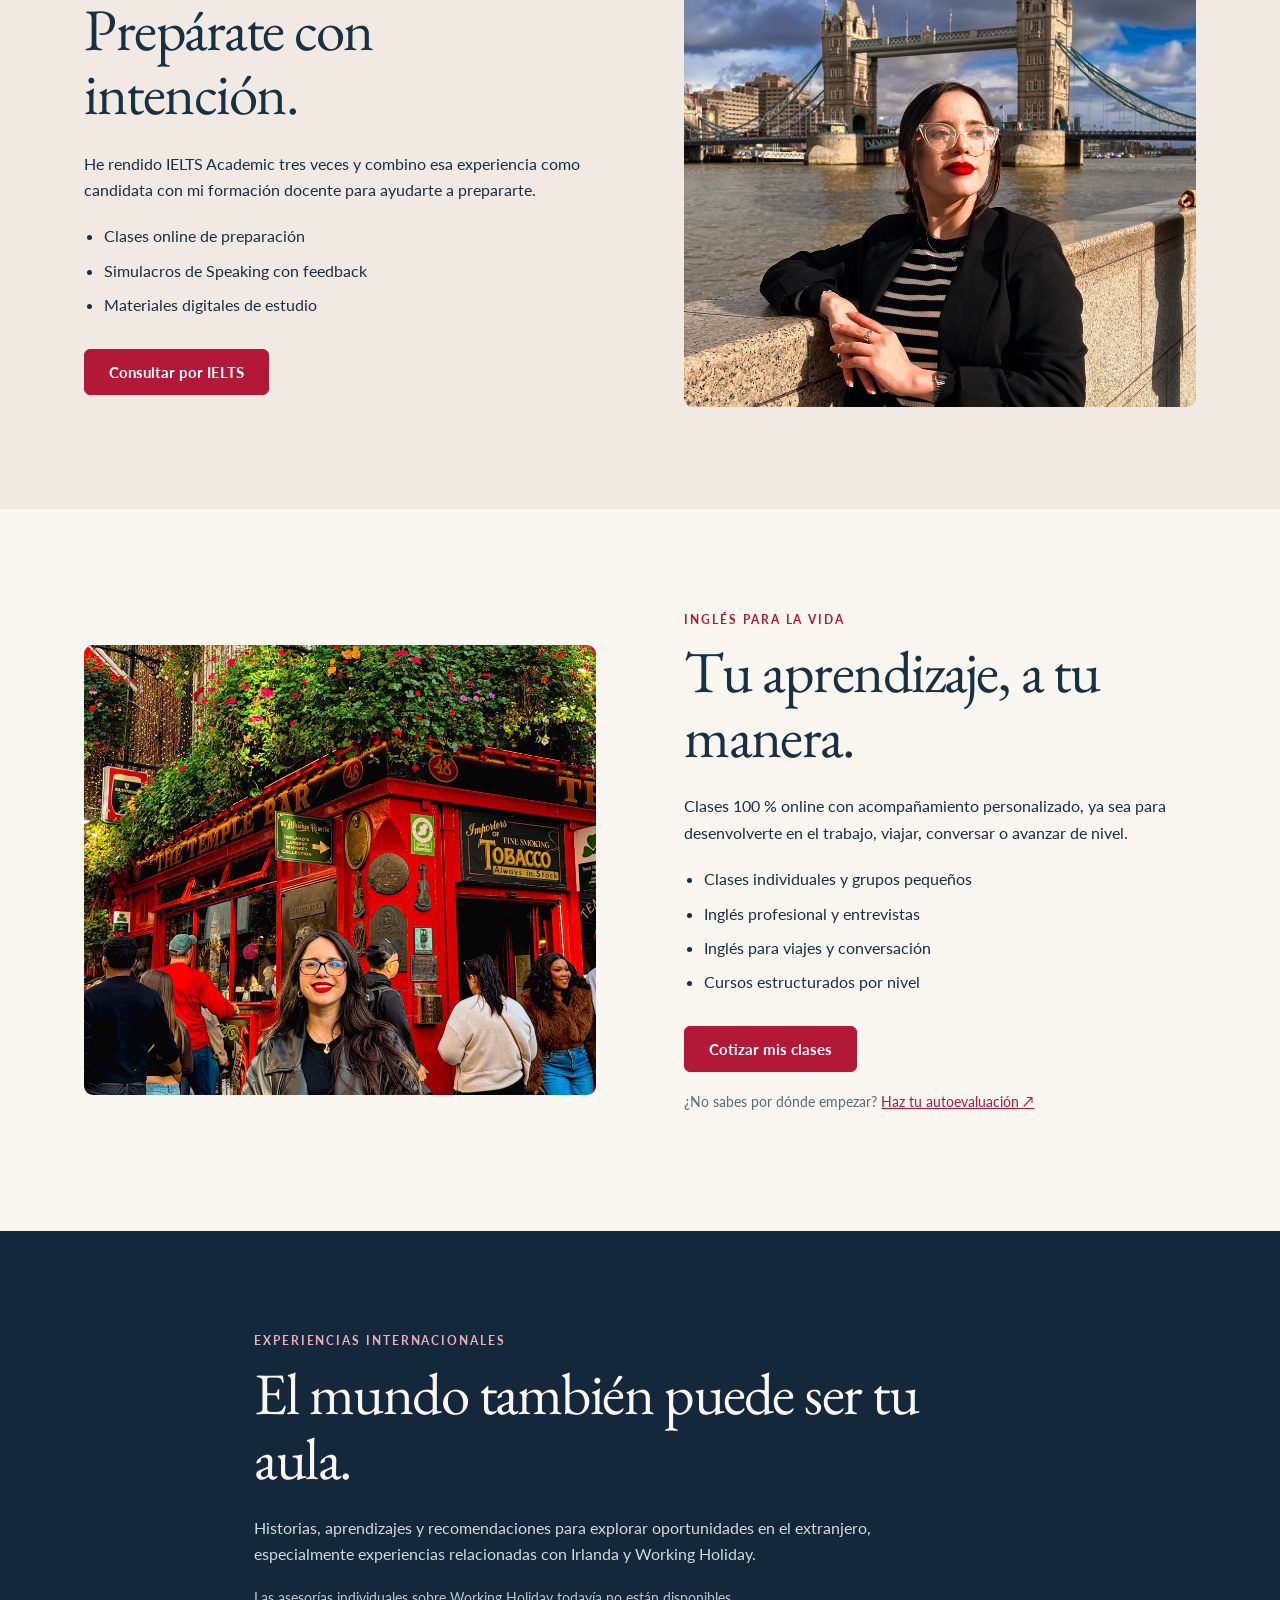
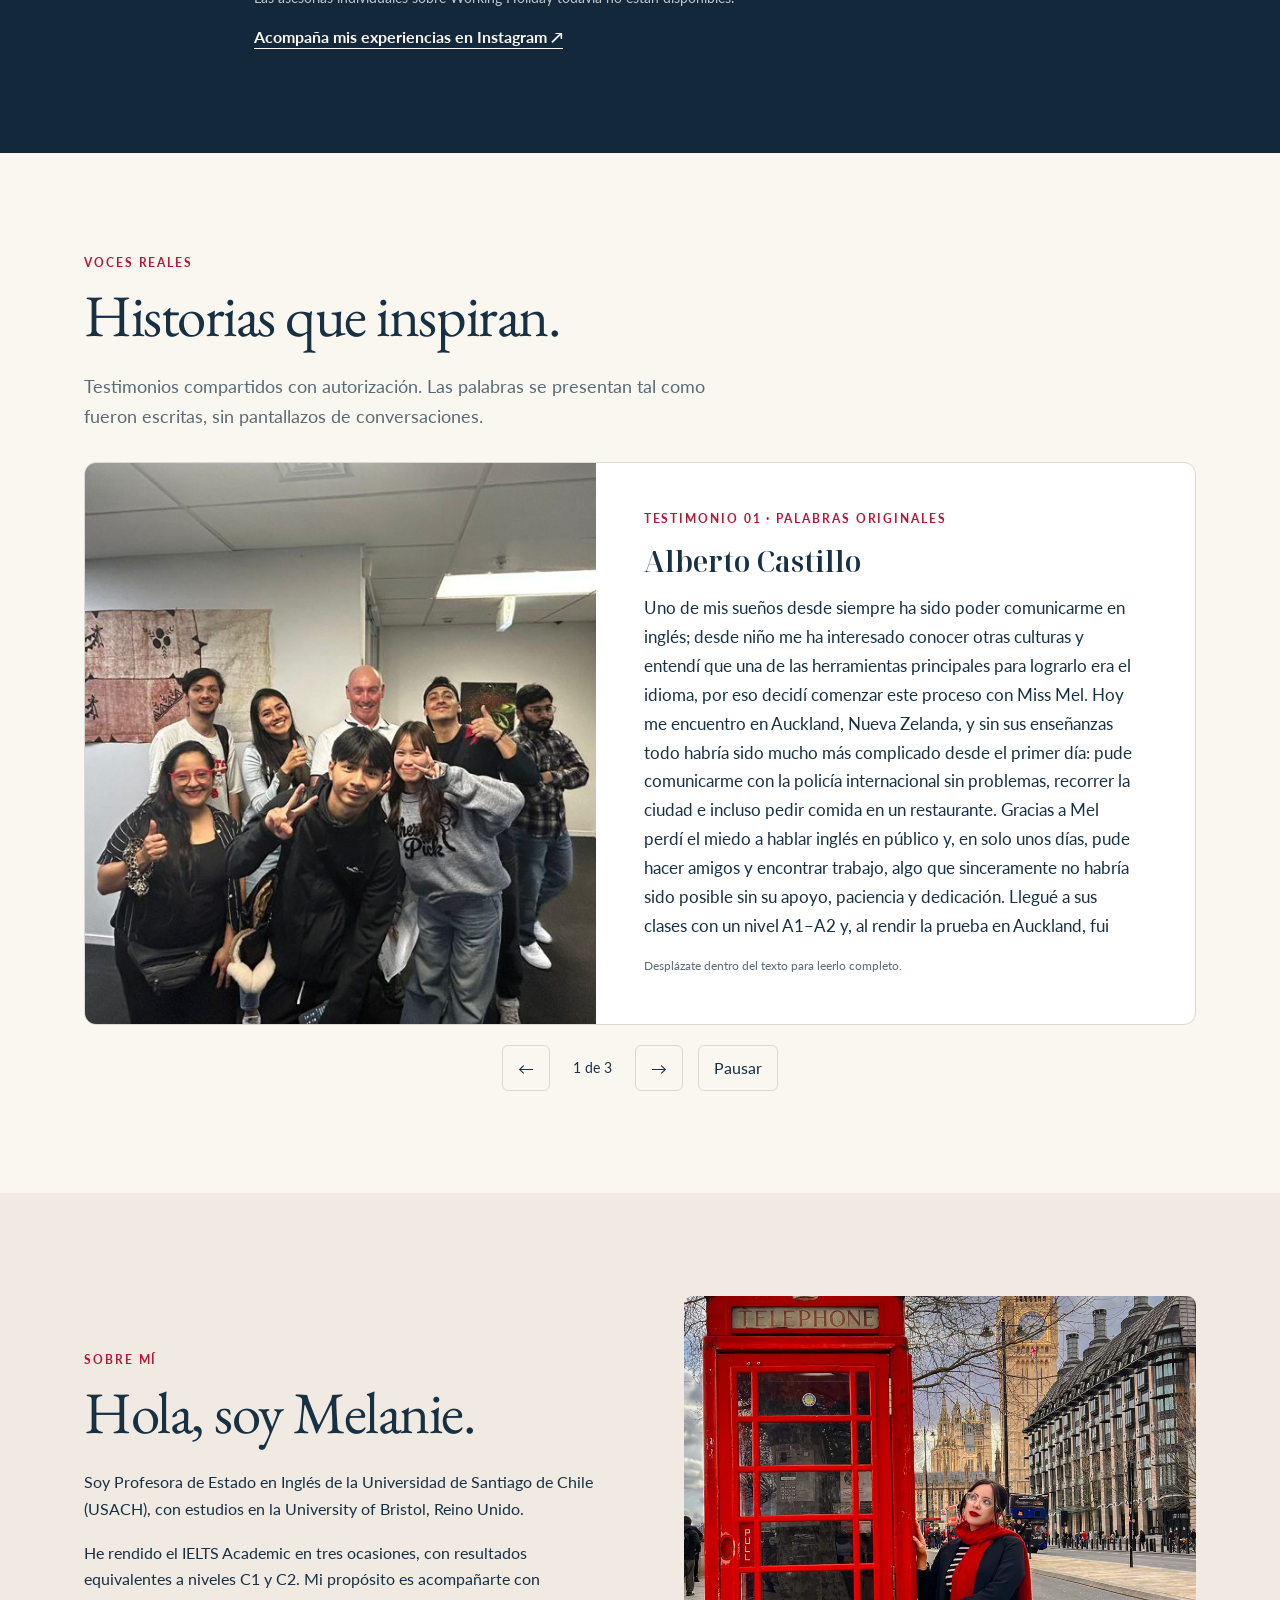
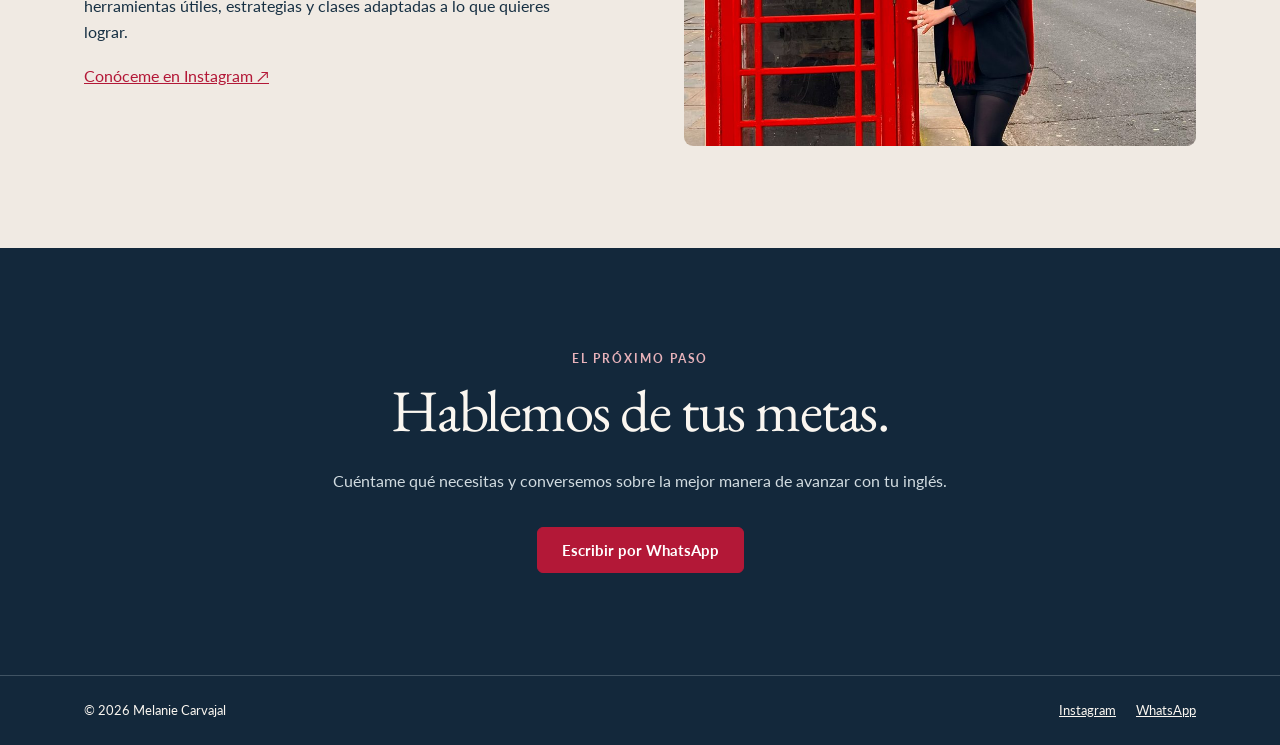
==== commit e9a304c9: "Add files via upload" ====
--- a/index.html
+++ b/index.html
@@ -5,6 +5,6 @@
 <section class="mm-section section-soft" id="ielts"><div class="mm-container split"><div><p class="mm-eyebrow">PREPARACIÓN IELTS</p><h2>Prepárate con intención.</h2><p>He rendido IELTS Academic tres veces y combino esa experiencia como candidata con mi formación docente para ayudarte a prepararte.</p><ul class="ticks"><li>Clases online de preparación</li><li>Simulacros de Speaking con feedback</li><li>Materiales digitales de estudio</li></ul><a class="mm-button" href="https://wa.me/56973858676?text=Hola%20Melanie%2C%20me%20interesa%20la%20preparaci%C3%B3n%20IELTS" target="_blank" rel="noopener noreferrer">Consultar por IELTS</a></div><img class="section-photo" src="assets/melanie-experiencia.jpg" alt="Fotografía de una experiencia internacional de Melanie" loading="lazy"></div></section>
 <section class="mm-section" id="vida"><div class="mm-container split"><img class="section-photo" src="assets/melanie-viajes.jpg" alt="Melanie en una experiencia de viaje" loading="lazy"><div><p class="mm-eyebrow">INGLÉS PARA LA VIDA</p><h2>Tu aprendizaje, a tu manera.</h2><p>Clases 100 % online con acompañamiento personalizado, ya sea para desenvolverte en el trabajo, viajar, conversar o avanzar de nivel.</p><ul class="ticks"><li>Clases individuales y grupos pequeños</li><li>Inglés profesional y entrevistas</li><li>Inglés para viajes y conversación</li><li>Cursos estructurados por nivel</li></ul><a class="mm-button" href="https://wa.me/56973858676?text=Hola%20Melanie%2C%20quiero%20cotizar%20clases%20de%20ingl%C3%A9s%20online" target="_blank" rel="noopener noreferrer">Cotizar mis clases</a><p class="minor">¿No sabes por dónde empezar? <a href="https://docs.google.com/forms/d/e/1FAIpQLSfyLnTnvCh_ecfjDl7fDCaS94OnEyX4_nqU2Aklux9L41EhKg/viewform?usp=preview" target="_blank" rel="noopener noreferrer">Haz tu autoevaluación ↗</a></p></div></div></section>
 <section class="mm-section mm-dark-section travel" id="viajes"><div class="mm-container"><p class="mm-eyebrow">EXPERIENCIAS INTERNACIONALES</p><h2>El mundo también puede ser tu aula.</h2><p>Historias, aprendizajes y recomendaciones para explorar oportunidades en el extranjero, especialmente experiencias relacionadas con Irlanda y Working Holiday.</p><p class="minor">Las asesorías individuales sobre Working Holiday todavía no están disponibles.</p><a class="light-link" href="https://www.instagram.com/la.miss.melanie" target="_blank" rel="noopener noreferrer">Acompaña mis experiencias en Instagram ↗</a></div></section>
-<section class="mm-section testimonials-section" id="testimonios"><div class="mm-container"><p class="mm-eyebrow">VOCES REALES</p><h2>Historias que inspiran.</h2><p class="section-intro">Experiencias compartidas por estudiantes, con su autorización. Puedes ver sus mensajes originales en cada tarjeta.</p><div class="testimonial-carousel" aria-roledescription="carrusel" aria-label="Testimonios de estudiantes"><div class="carousel-track"><article class="testimonial" aria-label="Testimonio de Alberto Castillo"><div class="testimonial-photo"><img src="assets/alberto-foto.jpg" alt="Fotografía compartida por Alberto Castillo" loading="lazy"></div><div class="testimonial-content"><p class="mm-eyebrow">TESTIMONIO 01</p><h3>Alberto Castillo</h3><p>Una experiencia compartida en sus propias palabras.</p><a href="assets/alberto-testimonio.jpg" target="_blank" rel="noopener noreferrer">Leer su mensaje original ↗</a></div></article><article class="testimonial" aria-label="Testimonio de Natalia Lillo"><div class="testimonial-photo screenshot"><img src="assets/natalia-testimonio.jpg" alt="Captura del mensaje original compartido por Natalia Lillo" loading="lazy"></div><div class="testimonial-content"><p class="mm-eyebrow">TESTIMONIO 02</p><h3>Natalia Lillo</h3><p>Un mensaje auténtico de su experiencia de aprendizaje.</p><a href="assets/natalia-testimonio.jpg" target="_blank" rel="noopener noreferrer">Leer su mensaje original ↗</a></div></article><article class="testimonial" aria-label="Testimonio de Consuelo Farías"><div class="testimonial-photo"><img src="assets/consuelo-foto.jpg" alt="Fotografía compartida por Consuelo Farías" loading="lazy"></div><div class="testimonial-content"><p class="mm-eyebrow">TESTIMONIO 03</p><h3>Consuelo Farías</h3><p>Una historia personal compartida a través de fotografías y mensajes.</p><a href="assets/consuelo-testimonio.jpg" target="_blank" rel="noopener noreferrer">Leer su mensaje original ↗</a></div></article></div><div class="carousel-controls"><button class="carousel-prev" aria-label="Testimonio anterior">←</button><span class="carousel-status" aria-live="polite">1 de 3</span><button class="carousel-next" aria-label="Testimonio siguiente">→</button><button class="carousel-pause" aria-label="Pausar avance automático">Pausar</button></div></div></div></section>
+<section class="mm-section testimonials-section" id="testimonios"><div class="mm-container"><p class="mm-eyebrow">VOCES REALES</p><h2>Historias que inspiran.</h2><p class="section-intro">Testimonios compartidos con autorización. Las palabras se presentan tal como fueron escritas, sin pantallazos de conversaciones.</p><div class="testimonial-carousel" aria-roledescription="carrusel" aria-label="Testimonios de estudiantes"><div class="carousel-track"><article class="testimonial" aria-label="Testimonio de Alberto Castillo"><div class="testimonial-photo"><img src="assets/alberto-foto.jpg" alt="Fotografía compartida por Alberto Castillo" loading="lazy"></div><div class="testimonial-content"><p class="mm-eyebrow">TESTIMONIO 01 · PALABRAS ORIGINALES</p><h3>Alberto Castillo</h3><div class="testimonial-quote" tabindex="0" aria-label="Testimonio completo de Alberto Castillo"><p>Uno de mis sueños desde siempre ha sido poder comunicarme en inglés; desde niño me ha interesado conocer otras culturas y entendí que una de las herramientas principales para lograrlo era el idioma, por eso decidí comenzar este proceso con Miss Mel. Hoy me encuentro en Auckland, Nueva Zelanda, y sin sus enseñanzas todo habría sido mucho más complicado desde el primer día: pude comunicarme con la policía internacional sin problemas, recorrer la ciudad e incluso pedir comida en un restaurante. Gracias a Mel perdí el miedo a hablar inglés en público y, en solo unos días, pude hacer amigos y encontrar trabajo, algo que sinceramente no habría sido posible sin su apoyo, paciencia y dedicación. Llegué a sus clases con un nivel A1–A2 y, al rendir la prueba en Auckland, fui clasificado con un nivel B1–B1+, lo que fue una grata sorpresa y la confirmación de que mi inglés había mejorado significativamente gracias a clases didácticas, funcionales y especializadas según mi propio progreso. Con mucho cariño, Beto.</p></div><p class="testimonial-hint">Desplázate dentro del texto para leerlo completo.</p></div></article><article class="testimonial" aria-label="Testimonio de Natalia Lillo"><div class="testimonial-photo"><div class="testimonial-monogram" aria-label="Fotografía pendiente de Natalia Lillo">NL</div></div><div class="testimonial-content"><p class="mm-eyebrow">TESTIMONIO 02 · PALABRAS ORIGINALES</p><h3>Natalia Lillo</h3><div class="testimonial-quote" tabindex="0" aria-label="Testimonio completo de Natalia Lillo"><p>Mis clases con la Miss Melanie han sido geniales. Nos enfocamos principalmente en la preparación para el IELTS Academic, ya que necesito alcanzar un buen resultado para cumplir un objetivo profesional en el extranjero. Desde el comienzo, me explicó las diferencias entre el General Training y el Academic y, clase a clase, fuimos trabajando de manera personalizada en las áreas que más necesitaba reforzar.</p><p>Comenzamos con las estructuras de Speaking y Writing y, poco a poco, fuimos avanzando hacia un vocabulario más amplio y académico, siempre teniendo como meta alcanzar un Band 8.</p><p>Lo que más me gustó de sus clases es que nunca se sintieron como simplemente estudiar contenidos o seguir una pauta. Melanie se tomó el tiempo de conocer mis objetivos, entender lo que este proceso significa para mí y acompañarme también desde lo personal. Siempre tuvo palabras de aliento, me ayudó a sacar lo mejor de mí y, sobre todo, a confiar mucho más en mis capacidades y a “creérmela” un poquito más.</p><p>¡Totalmente! De hecho, recomendaba a la Miss Melanie incluso antes de tomar clases con ella, porque siempre la he considerado un ejemplo a seguir, tanto como profesora como persona. Después de haber sido su alumna, la recomiendo aún más.</p><p>Es una profesora tremendamente preparada, comprometida y se nota el cariño y la dedicación que pone en cada una de sus clases. Aprendí muchísimo con ella, no solo en cuanto a contenidos y estrategias para el IELTS, sino también a confiar más en mis propias capacidades.</p><p>Estoy muy agradecida por todo lo que me enseñó, pero especialmente por la forma en que me acompañó durante este proceso, alentándome constantemente a creer más en mí y en que sí puedo alcanzar el objetivo que me propuse.</p></div><p class="testimonial-hint">Desplázate dentro del texto para leerlo completo.</p></div></article><article class="testimonial" aria-label="Testimonio de Consuelo Farías"><div class="testimonial-photo"><img src="assets/consuelo-foto.jpg" alt="Fotografía compartida por Consuelo Farías" loading="lazy"></div><div class="testimonial-content"><p class="mm-eyebrow">TESTIMONIO 03 · PALABRAS ORIGINALES</p><h3>Consuelo Farías</h3><div class="testimonial-quote" tabindex="0" aria-label="Testimonio completo de Consuelo Farías"><p>Tomé clases de preparación para el IELTS con la miss Melanie en 2019. Las clases no solo fueron muy dinámicas y completas, sino también entretenidas, lo que me motivó a mantener la constancia y a ser perseverante en el proceso de aprendizaje.</p><p>Superé los resultados que esperaba en mi examen IELTS. Lo rendí por primera vez en 2019 y obtuve un puntaje total de 7. Debido a la pandemia, tuve que suspender mi postulación a estudios en el extranjero, pero retomé el material y las preguntas preparadas por la miss Melanie en 2020 y rendí nuevamente el examen en 2021, obteniendo un puntaje final de 7.5. Gracias a ello, pude viajar a Inglaterra para realizar un Magíster en Development Studies, Public Policy and Governance en el Institute of Development Studies de la University of Sussex. La preparación me permitió llegar con una base sólida de inglés para estudiar temas relacionados con políticas públicas y desarrollo, y titularme del magíster con dos puntos de distinción.</p><p>La recomiendo totalmente. Por un lado, te ayuda a alcanzar los resultados que necesitas, y por otro, hace que el proceso de estudio sea muy entretenido. Sin duda, nunca olvidaré mi experiencia de preparación con ella.</p></div><p class="testimonial-hint">Desplázate dentro del texto para leerlo completo.</p></div></article></div><div class="carousel-controls"><button class="carousel-prev" aria-label="Testimonio anterior">←</button><span class="carousel-status" aria-live="polite">1 de 3</span><button class="carousel-next" aria-label="Testimonio siguiente">→</button><button class="carousel-pause" aria-label="Pausar avance automático">Pausar</button></div></div></div></section>
 <section class="mm-section section-soft" id="sobre-mi"><div class="mm-container about"><div><p class="mm-eyebrow">SOBRE MÍ</p><h2>Hola, soy Melanie.</h2><p>Soy Profesora de Estado en Inglés de la Universidad de Santiago de Chile (USACH), con estudios en la University of Bristol, Reino Unido.</p><p>He rendido el IELTS Academic en tres ocasiones, con resultados equivalentes a niveles C1 y C2. Mi propósito es acompañarte con herramientas útiles, estrategias y clases adaptadas a lo que quieres lograr.</p><a class="text-link" href="https://www.instagram.com/la.miss.melanie" target="_blank" rel="noopener noreferrer">Conóceme en Instagram ↗</a></div><img class="section-photo" src="assets/melanie-cabina.jpg" alt="Melanie en Londres" loading="lazy"></div></section>
 <section class="mm-section final-cta mm-dark-section"><div class="mm-container"><p class="mm-eyebrow">EL PRÓXIMO PASO</p><h2>Hablemos de tus metas.</h2><p>Cuéntame qué necesitas y conversemos sobre la mejor manera de avanzar con tu inglés.</p><a class="mm-button" href="https://wa.me/56973858676?text=Hola%20Melanie%2C%20vi%20tu%20web%20y%20quiero%20informaci%C3%B3n" target="_blank" rel="noopener noreferrer">Escribir por WhatsApp</a></div></section></main><footer><div class="mm-container footer-row"><span>© <span id="year"></span> Melanie Carvajal</span><div><a href="https://www.instagram.com/la.miss.melanie" target="_blank" rel="noopener noreferrer">Instagram</a><a href="https://wa.me/56973858676" target="_blank" rel="noopener noreferrer">WhatsApp</a></div></div></footer><script src="script.js" defer></script></body></html>
--- a/styles.css
+++ b/styles.css
@@ -1 +1,3 @@
-*{box-sizing:border-box}html{scroll-behavior:smooth;scroll-padding-top:90px}body{overflow-x:hidden}a{color:var(--mm-red)}a:hover{text-decoration-thickness:2px}button{font:inherit}.skip{position:absolute;top:-60px;left:10px;background:white;z-index:100;padding:12px}.skip:focus{top:10px}.site-header{background:var(--mm-cream);position:sticky;top:0;z-index:30;border-bottom:1px solid var(--mm-border)}.nav{min-height:78px;display:flex;align-items:center;justify-content:space-between;gap:20px}.brand{font-family:var(--mm-font-display);font-size:27px;color:var(--mm-navy);text-decoration:none;white-space:nowrap}.brand span{font-style:italic;color:var(--mm-red)}.nav-links{display:flex;align-items:center;gap:clamp(10px,1.5vw,23px)}.nav-links a{font-size:13px;text-decoration:none;color:var(--mm-ink);font-weight:700}.nav-links a:hover{color:var(--mm-red)}.nav-links .nav-contact{background:var(--mm-red);color:white;padding:10px 14px;border-radius:6px}.menu-toggle{display:none}.hero{padding:72px 0 78px}.hero-grid{display:grid;grid-template-columns:1.08fr 1fr;align-items:center;gap:6%}.hero .mm-eyebrow{color:var(--mm-pink)}.hero h1{font-size:clamp(48px,5.8vw,83px)}.hero h1 em{color:var(--mm-pink);font-weight:400}.hero-copy>p:not(.mm-eyebrow){font-size:18px;max-width:510px;color:var(--mm-light-muted)}.actions{display:flex;align-items:center;flex-wrap:wrap;gap:22px;margin-top:28px}.light-link{color:var(--mm-cream);font-weight:700;text-decoration:underline;text-underline-offset:5px}.hero-photos{display:grid;grid-template-columns:1.2fr .8fr;gap:12px;align-items:end}.hero-photos img{width:100%;height:430px;object-fit:cover;border-radius:8px}.hero-photos img:nth-child(2){height:310px}.section-intro{max-width:640px;color:var(--mm-muted);font-size:18px}.cards{display:grid;grid-template-columns:repeat(3,1fr);gap:20px;margin-top:32px}.cards .mm-card{display:flex;flex-direction:column}.cards h3{margin:12px 0}.cards p{color:var(--mm-muted);flex:1}.cards a{font-weight:700;text-decoration:none}.card-number{font-size:11px;letter-spacing:.14em;font-weight:700;color:var(--mm-red)}.section-soft{background:#f0eae3}.split,.about{display:grid;grid-template-columns:1fr 1fr;align-items:center;gap:8%}.section-photo{width:100%;height:450px;object-fit:cover;border-radius:9px}.ticks{padding-left:20px;margin:20px 0 30px}.ticks li{margin:8px 0}.minor{font-size:14px;color:var(--mm-muted);margin-top:18px}.travel .mm-container{max-width:820px}.travel p:not(.mm-eyebrow){color:var(--mm-light-muted);max-width:700px}.travel .minor{opacity:.9}.testimonials-section{background:var(--mm-cream)}.testimonial-carousel{position:relative;overflow:hidden;margin-top:30px}.carousel-track{display:flex;transition:transform .55s ease;will-change:transform}.testimonial{min-width:100%;display:grid;grid-template-columns:46% 54%;background:white;border:1px solid var(--mm-border);border-radius:12px;overflow:hidden;min-height:360px}.testimonial-photo{background:var(--mm-sand);min-height:360px}.testimonial-photo img{display:block;width:100%;height:100%;max-height:450px;object-fit:cover}.testimonial-photo.screenshot img{object-fit:contain;padding:15px}.testimonial-content{padding:clamp(28px,5vw,64px);display:flex;flex-direction:column;justify-content:center}.testimonial-content h3{margin:8px 0 16px}.testimonial-content a{font-weight:700}.carousel-controls{display:flex;justify-content:center;align-items:center;gap:15px;margin-top:20px}.carousel-controls button{background:transparent;border:1px solid var(--mm-border);color:var(--mm-ink);border-radius:6px;padding:9px 15px;cursor:pointer}.carousel-controls button:hover{background:var(--mm-blush)}.carousel-status{font-size:14px;min-width:55px;text-align:center}.final-cta{text-align:center}.final-cta p:not(.mm-eyebrow){color:var(--mm-light-muted)}.final-cta .mm-button{margin-top:15px}footer{padding:24px 0;background:var(--mm-navy);color:var(--mm-cream);border-top:1px solid #405363}.footer-row{display:flex;justify-content:space-between;gap:15px;flex-wrap:wrap;font-size:13px}.footer-row div{display:flex;gap:20px}footer a{color:var(--mm-cream)}@media(max-width:920px){.menu-toggle{display:block;background:none;border:1px solid var(--mm-border);border-radius:6px;padding:7px 12px;font-size:22px}.nav-links{display:none;position:absolute;top:78px;left:0;right:0;background:var(--mm-cream);padding:20px 24px;box-shadow:0 15px 20px #0002;flex-direction:column;align-items:stretch}.nav-links.open{display:flex}.hero-grid,.split,.about{grid-template-columns:1fr}.hero-photos{max-width:680px}.cards{grid-template-columns:1fr}.section-photo{height:380px}.testimonial{grid-template-columns:1fr}.testimonial-photo{height:260px;min-height:260px}.testimonial-photo img{max-height:260px}.testimonial-content{padding:26px}.hero{padding:55px 0}}@media(max-width:600px){.hero-photos img{height:290px}.hero-photos img:nth-child(2){height:230px}.hero h1{font-size:clamp(45px,11vw,65px)}.section-photo{height:300px}.mm-section{padding-block:64px}}@media(prefers-reduced-motion:reduce){html{scroll-behavior:auto}.carousel-track{transition:none}}+*{box-sizing:border-box}html{scroll-behavior:smooth;scroll-padding-top:90px}body{overflow-x:hidden}a{color:var(--mm-red)}a:hover{text-decoration-thickness:2px}button{font:inherit}.skip{position:absolute;top:-60px;left:10px;background:white;z-index:100;padding:12px}.skip:focus{top:10px}.site-header{background:var(--mm-cream);position:sticky;top:0;z-index:30;border-bottom:1px solid var(--mm-border)}.nav{min-height:78px;display:flex;align-items:center;justify-content:space-between;gap:20px}.brand{font-family:var(--mm-font-display);font-size:27px;color:var(--mm-navy);text-decoration:none;white-space:nowrap}.brand span{font-style:italic;color:var(--mm-red)}.nav-links{display:flex;align-items:center;gap:clamp(10px,1.5vw,23px)}.nav-links a{font-size:13px;text-decoration:none;color:var(--mm-ink);font-weight:700}.nav-links a:hover{color:var(--mm-red)}.nav-links .nav-contact{background:var(--mm-red);color:white;padding:10px 14px;border-radius:6px}.menu-toggle{display:none}.hero{padding:72px 0 78px}.hero-grid{display:grid;grid-template-columns:1.08fr 1fr;align-items:center;gap:6%}.hero .mm-eyebrow{color:var(--mm-pink)}.hero h1{font-size:clamp(48px,5.8vw,83px)}.hero h1 em{color:var(--mm-pink);font-weight:400}.hero-copy>p:not(.mm-eyebrow){font-size:18px;max-width:510px;color:var(--mm-light-muted)}.actions{display:flex;align-items:center;flex-wrap:wrap;gap:22px;margin-top:28px}.light-link{color:var(--mm-cream);font-weight:700;text-decoration:underline;text-underline-offset:5px}.hero-photos{display:grid;grid-template-columns:1.2fr .8fr;gap:12px;align-items:end}.hero-photos img{width:100%;height:430px;object-fit:cover;border-radius:8px}.hero-photos img:nth-child(2){height:310px}.section-intro{max-width:640px;color:var(--mm-muted);font-size:18px}.cards{display:grid;grid-template-columns:repeat(3,1fr);gap:20px;margin-top:32px}.cards .mm-card{display:flex;flex-direction:column}.cards h3{margin:12px 0}.cards p{color:var(--mm-muted);flex:1}.cards a{font-weight:700;text-decoration:none}.card-number{font-size:11px;letter-spacing:.14em;font-weight:700;color:var(--mm-red)}.section-soft{background:#f0eae3}.split,.about{display:grid;grid-template-columns:1fr 1fr;align-items:center;gap:8%}.section-photo{width:100%;height:450px;object-fit:cover;border-radius:9px}.ticks{padding-left:20px;margin:20px 0 30px}.ticks li{margin:8px 0}.minor{font-size:14px;color:var(--mm-muted);margin-top:18px}.travel .mm-container{max-width:820px}.travel p:not(.mm-eyebrow){color:var(--mm-light-muted);max-width:700px}.travel .minor{opacity:.9}.testimonials-section{background:var(--mm-cream)}.testimonial-carousel{position:relative;overflow:hidden;margin-top:30px}.carousel-track{display:flex;transition:transform .55s ease;will-change:transform}.testimonial{min-width:100%;display:grid;grid-template-columns:46% 54%;background:white;border:1px solid var(--mm-border);border-radius:12px;overflow:hidden;min-height:360px}.testimonial-photo{background:var(--mm-sand);min-height:360px}.testimonial-photo img{display:block;width:100%;height:100%;max-height:450px;object-fit:cover}.testimonial-photo.screenshot img{object-fit:contain;padding:15px}.testimonial-content{padding:clamp(28px,5vw,64px);display:flex;flex-direction:column;justify-content:center}.testimonial-content h3{margin:8px 0 16px}.testimonial-content a{font-weight:700}.carousel-controls{display:flex;justify-content:center;align-items:center;gap:15px;margin-top:20px}.carousel-controls button{background:transparent;border:1px solid var(--mm-border);color:var(--mm-ink);border-radius:6px;padding:9px 15px;cursor:pointer}.carousel-controls button:hover{background:var(--mm-blush)}.carousel-status{font-size:14px;min-width:55px;text-align:center}.final-cta{text-align:center}.final-cta p:not(.mm-eyebrow){color:var(--mm-light-muted)}.final-cta .mm-button{margin-top:15px}footer{padding:24px 0;background:var(--mm-navy);color:var(--mm-cream);border-top:1px solid #405363}.footer-row{display:flex;justify-content:space-between;gap:15px;flex-wrap:wrap;font-size:13px}.footer-row div{display:flex;gap:20px}footer a{color:var(--mm-cream)}@media(max-width:920px){.menu-toggle{display:block;background:none;border:1px solid var(--mm-border);border-radius:6px;padding:7px 12px;font-size:22px}.nav-links{display:none;position:absolute;top:78px;left:0;right:0;background:var(--mm-cream);padding:20px 24px;box-shadow:0 15px 20px #0002;flex-direction:column;align-items:stretch}.nav-links.open{display:flex}.hero-grid,.split,.about{grid-template-columns:1fr}.hero-photos{max-width:680px}.cards{grid-template-columns:1fr}.section-photo{height:380px}.testimonial{grid-template-columns:1fr}.testimonial-photo{height:260px;min-height:260px}.testimonial-photo img{max-height:260px}.testimonial-content{padding:26px}.hero{padding:55px 0}}@media(max-width:600px){.hero-photos img{height:290px}.hero-photos img:nth-child(2){height:230px}.hero h1{font-size:clamp(45px,11vw,65px)}.section-photo{height:300px}.mm-section{padding-block:64px}}@media(prefers-reduced-motion:reduce){html{scroll-behavior:auto}.carousel-track{transition:none}}
+/* Testimonios literales, legibles sin capturas */
+.testimonial{align-items:stretch;min-height:510px}.testimonial-photo{min-height:510px}.testimonial-photo img{max-height:none;height:100%;object-fit:cover}.testimonial-content{justify-content:flex-start;padding:clamp(24px,4vw,48px);min-width:0}.testimonial-content h3{margin:4px 0 16px}.testimonial-quote{max-height:350px;overflow-y:auto;overscroll-behavior:contain;padding-right:14px;scrollbar-color:var(--mm-red) var(--mm-cream);font-family:var(--mm-font-body);font-size:clamp(15px,1.45vw,17px);line-height:1.7;color:var(--mm-ink)}.testimonial-quote p{margin:0 0 1.1em}.testimonial-hint{font-size:12px;color:var(--mm-muted);margin:12px 0 0}.testimonial-monogram{display:grid;place-items:center;width:100%;height:100%;min-height:510px;background:linear-gradient(145deg,var(--mm-navy),var(--mm-deep-card));font:400 100px var(--mm-font-display);color:var(--mm-pink)}.testimonial-quote:focus-visible{outline:2px solid var(--mm-red);outline-offset:3px}@media(max-width:920px){.testimonial{min-height:0}.testimonial-photo,.testimonial-monogram{height:220px;min-height:220px}.testimonial-photo img{max-height:220px}.testimonial-quote{max-height:330px}}
